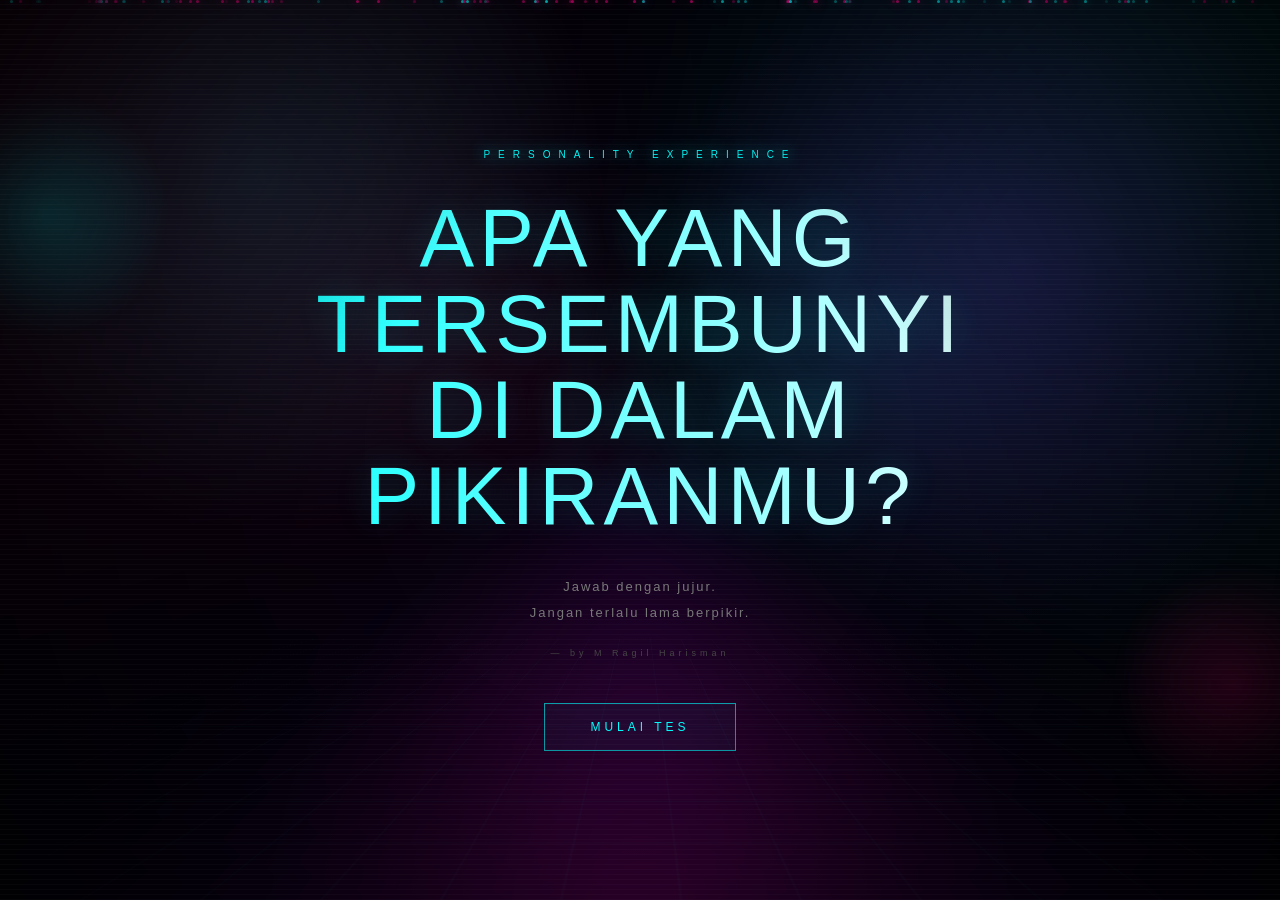
==== index.html @ b19543f4 "Rename tes.html to index.html" ====
<!DOCTYPE html>
<html lang="id">
<head>
<meta charset="UTF-8">
<meta name="viewport" content="width=device-width,initial-scale=1.0">

<title>Neon Personality Experience</title>

<style>

/* =====================================================
   RESET
===================================================== */

*{
    margin:0;
    padding:0;
    box-sizing:border-box;
}

html,body{
    width:100%;
    min-height:100%;
}

body{
    overflow-x:hidden;
    background:#03020a;
    color:#fff;
    font-family:"Segoe UI",Arial,sans-serif;
}


/* =====================================================
   BACKGROUND NEON
===================================================== */

body{
    background:
        radial-gradient(
            circle at 20% 20%,
            rgba(0,255,255,.13),
            transparent 28%
        ),
        radial-gradient(
            circle at 80% 30%,
            rgba(170,0,255,.16),
            transparent 30%
        ),
        radial-gradient(
            circle at 50% 100%,
            rgba(255,0,80,.12),
            transparent 35%
        ),
        #03020a;
}


/* =====================================================
   AURORA
===================================================== */

.aurora{
    position:fixed;
    inset:-30%;
    z-index:-10;

    background:
        conic-gradient(
            from 0deg,
            transparent,
            rgba(0,255,255,.13),
            transparent,
            rgba(170,0,255,.15),
            transparent,
            rgba(255,0,100,.1),
            transparent
        );

    filter:blur(70px);

    animation:
        auroraMove
        18s
        linear
        infinite;
}

@keyframes auroraMove{

    0%{
        transform:rotate(0deg) scale(1);
    }

    50%{
        transform:rotate(180deg) scale(1.15);
    }

    100%{
        transform:rotate(360deg) scale(1);
    }
}


/* =====================================================
   GRID
===================================================== */

.grid{
    position:fixed;
    inset:0;

    z-index:-8;

    opacity:.14;

    background-image:
        linear-gradient(
            rgba(0,255,255,.15) 1px,
            transparent 1px
        ),
        linear-gradient(
            90deg,
            rgba(0,255,255,.15) 1px,
            transparent 1px
        );

    background-size:
        60px 60px;

    transform:
        perspective(500px)
        rotateX(55deg)
        scale(2);

    transform-origin:center bottom;

    animation:
        gridMove
        8s
        linear
        infinite;
}

@keyframes gridMove{

    from{
        background-position:
            0 0,
            0 0;
    }

    to{
        background-position:
            0 60px,
            60px 0;
    }
}


/* =====================================================
   PARTICLES
===================================================== */

#particles{
    position:fixed;
    inset:0;

    pointer-events:none;

    z-index:-5;

    overflow:hidden;
}

.particle{
    position:absolute;

    width:3px;
    height:3px;

    border-radius:50%;

    background:#00ffff;

    box-shadow:
        0 0 8px #00ffff,
        0 0 18px rgba(0,255,255,.7);

    animation:
        floatParticle
        linear
        infinite;
}

@keyframes floatParticle{

    0%{
        transform:
            translateY(110vh)
            translateX(0)
            scale(.3);

        opacity:0;
    }

    15%{
        opacity:1;
    }

    85%{
        opacity:1;
    }

    100%{
        transform:
            translateY(-20vh)
            translateX(100px)
            scale(1.3);

        opacity:0;
    }
}


/* =====================================================
   ORBS
===================================================== */

.orb{
    position:fixed;

    width:250px;
    height:250px;

    border-radius:50%;

    filter:blur(2px);

    pointer-events:none;

    z-index:-7;

    opacity:.25;
}

.orb.one{
    top:10%;
    left:-80px;

    background:
        radial-gradient(
            circle,
            #00ffff,
            transparent 70%
        );

    animation:
        orbOne
        9s
        ease-in-out
        infinite;
}

.orb.two{
    right:-80px;
    bottom:10%;

    background:
        radial-gradient(
            circle,
            #ff0077,
            transparent 70%
        );

    animation:
        orbTwo
        12s
        ease-in-out
        infinite;
}

@keyframes orbOne{

    0%,100%{
        transform:
            translate(0,0)
            scale(1);
    }

    50%{
        transform:
            translate(120px,100px)
            scale(1.5);
    }
}

@keyframes orbTwo{

    0%,100%{
        transform:
            translate(0,0)
            scale(1);
    }

    50%{
        transform:
            translate(-100px,-120px)
            scale(1.4);
    }
}


/* =====================================================
   SCANLINES
===================================================== */

.scanlines{
    position:fixed;
    inset:0;

    pointer-events:none;

    z-index:100;

    background:
        repeating-linear-gradient(
            0deg,
            rgba(255,255,255,.025) 0px,
            rgba(255,255,255,.025) 1px,
            transparent 1px,
            transparent 5px
        );

    mix-blend-mode:screen;
}


/* =====================================================
   VIGNETTE
===================================================== */

.vignette{
    position:fixed;
    inset:0;

    pointer-events:none;

    z-index:90;

    background:
        radial-gradient(
            circle,
            transparent 35%,
            rgba(0,0,0,.4) 75%,
            #000 120%
        );
}


/* =====================================================
   INTRO
===================================================== */

#intro{

    min-height:100vh;

    display:flex;

    align-items:center;
    justify-content:center;

    text-align:center;

    padding:30px;

    position:relative;

    overflow:hidden;
}

.intro-content{

    width:
        min(850px,95%);

    animation:
        breathing
        5s
        ease-in-out
        infinite;
}

.intro-small{

    color:#00ffff;

    font-size:10px;

    letter-spacing:8px;

    margin-bottom:35px;

    text-shadow:
        0 0 15px #00ffff;

    opacity:0;

    animation:
        fadeUp
        1.5s
        .3s
        forwards;
}

.intro-title{

    font-size:
        clamp(
            35px,
            7vw,
            82px
        );

    font-weight:200;

    letter-spacing:5px;

    line-height:1.05;

    background:
        linear-gradient(
            90deg,
            #00ffff,
            #fff,
            #ff00aa
        );

    -webkit-background-clip:text;
    background-clip:text;

    color:transparent;

    background-size:200%;

    animation:
        gradientText
        5s
        linear
        infinite;

    text-shadow:
        0 0 35px
        rgba(0,255,255,.18);

    opacity:0;

    animation-name:
        titleIn,
        gradientText;

    animation-duration:
        1.5s,
        5s;

    animation-delay:
        .7s,
        2.2s;

    animation-fill-mode:
        forwards,
        both;
}

@keyframes gradientText{

    0%{
        background-position:0%;
    }

    100%{
        background-position:200%;
    }
}

.intro-description{

    margin-top:35px;

    color:#777;

    font-size:13px;

    line-height:2;

    letter-spacing:2px;

    opacity:0;

    animation:
        fadeUp
        1.5s
        1.3s
        forwards;
}

.creator{

    margin-top:22px;

    color:#444;

    font-size:9px;

    letter-spacing:4px;

    opacity:0;

    animation:
        fadeUp
        1.5s
        1.6s
        forwards;
}

.start-button{

    margin-top:45px;

    position:relative;

    padding:
        16px 45px;

    background:
        rgba(0,255,255,.03);

    color:#00ffff;

    border:
        1px solid
        rgba(0,255,255,.6);

    font-family:inherit;

    letter-spacing:4px;

    font-size:12px;

    cursor:pointer;

    overflow:hidden;

    transition:.4s;

    opacity:0;

    animation:
        fadeUp
        1.5s
        2s
        forwards;
}

.start-button::before{

    content:"";

    position:absolute;

    top:0;
    left:-100%;

    width:100%;
    height:100%;

    background:
        linear-gradient(
            90deg,
            transparent,
            rgba(0,255,255,.25),
            transparent
        );

    transition:.5s;
}

.start-button:hover::before{
    left:100%;
}

.start-button:hover{

    color:#fff;

    box-shadow:
        0 0 20px rgba(0,255,255,.4),
        inset 0 0 20px rgba(0,255,255,.1);

    transform:
        translateY(-4px)
        scale(1.04);
}


/* =====================================================
   INTRO ANIMATIONS
===================================================== */

@keyframes fadeUp{

    from{
        opacity:0;
        transform:
            translateY(25px);
    }

    to{
        opacity:1;
        transform:
            translateY(0);
    }
}

@keyframes titleIn{

    from{
        opacity:0;
        transform:
            translateY(40px)
            scale(.95);

        filter:blur(12px);
    }

    to{
        opacity:1;
        transform:
            translateY(0)
            scale(1);

        filter:blur(0);
    }
}

@keyframes breathing{

    0%,100%{
        transform:scale(1);
    }

    50%{
        transform:scale(1.015);
    }
}


/* =====================================================
   TEST
===================================================== */

#test{

    display:none;

    min-height:100vh;

    padding:
        80px 0 120px;
}

.container{

    width:
        min(950px,92%);

    margin:auto;
}


/* =====================================================
   PROGRESS
===================================================== */

.progress-top{

    display:flex;

    justify-content:
        space-between;

    color:#555;

    font-size:10px;

    letter-spacing:3px;

    margin-bottom:12px;
}

.progress{

    width:100%;

    height:3px;

    background:#111;

    overflow:hidden;
}

.progress-bar{

    width:0;

    height:100%;

    background:
        linear-gradient(
            90deg,
            #00ffff,
            #aa00ff,
            #ff0088
        );

    box-shadow:
        0 0 15px #00ffff;

    transition:
        width .5s ease;
}


/* =====================================================
   QUESTION
===================================================== */

.question-label{

    color:#00ffff;

    font-size:10px;

    letter-spacing:6px;

    margin-top:60px;

    margin-bottom:20px;

    text-shadow:
        0 0 10px #00ffff;
}

.question{

    font-size:
        clamp(
            25px,
            5vw,
            48px
        );

    font-weight:300;

    line-height:1.4;

    max-width:850px;

    margin-bottom:50px;
}


/* =====================================================
   ANSWERS
===================================================== */

.answers{

    display:grid;

    grid-template-columns:
        repeat(2,1fr);

    gap:18px;
}

.answer{

    min-height:130px;

    padding:28px;

    text-align:left;

    border:
        1px solid
        rgba(0,255,255,.15);

    background:
        linear-gradient(
            135deg,
            rgba(0,255,255,.035),
            rgba(180,0,255,.035)
        );

    color:#999;

    cursor:pointer;

    position:relative;

    overflow:hidden;

    transition:.4s;
}

.answer::after{

    content:"";

    position:absolute;

    width:100px;
    height:100px;

    border-radius:50%;

    right:-50px;
    bottom:-50px;

    background:#00ffff;

    filter:blur(40px);

    opacity:.1;

    transition:.5s;
}

.answer:hover{

    color:#fff;

    border-color:
        rgba(0,255,255,.7);

    transform:
        translateY(-6px);

    box-shadow:
        0 0 30px
        rgba(0,255,255,.1);
}

.answer:hover::after{

    opacity:.4;

    transform:
        scale(2);
}

.answer.selected{

    color:#fff;

    border-color:#00ffff;

    background:
        rgba(0,255,255,.08);

    box-shadow:
        0 0 30px
        rgba(0,255,255,.18);
}

.answer-letter{

    display:block;

    color:#00ffff;

    font-size:10px;

    letter-spacing:4px;

    margin-bottom:14px;
}

.answer-text{

    font-size:14px;

    line-height:1.7;
}


/* =====================================================
   ANALYSIS
===================================================== */

#analysis{

    display:none;

    min-height:100vh;

    align-items:center;

    justify-content:center;

    text-align:center;
}

.analysis-box{

    width:
        min(700px,90%);
}

.analysis-title{

    font-size:
        clamp(
            30px,
            6vw,
            60px
        );

    font-weight:200;

    letter-spacing:5px;

    background:
        linear-gradient(
            90deg,
            #00ffff,
            #fff,
            #ff00aa
        );

    -webkit-background-clip:text;

    color:transparent;

    margin-bottom:50px;
}

.analysis-status{

    color:#00ffff;

    font-size:10px;

    letter-spacing:5px;

    margin-bottom:20px;

    animation:
        statusBlink
        1s
        infinite;
}

@keyframes statusBlink{

    50%{
        opacity:.35;
    }
}

.analysis-progress{

    height:4px;

    background:#111;
}

.analysis-bar{

    width:0;

    height:100%;

    background:
        linear-gradient(
            90deg,
            #00ffff,
            #aa00ff,
            #ff0088
        );

    box-shadow:
        0 0 20px #00ffff;

    transition:
        width 4s
        cubic-bezier(
            .2,
            .8,
            .2,
            1
        );
}

.analysis-percent{

    margin-top:15px;

    color:#555;

    font-size:10px;

    letter-spacing:3px;
}


/* =====================================================
   RESULT
===================================================== */

#result{

    display:none;

    padding:
        90px 0 120px;
}

.result-header{

    text-align:center;

    margin-bottom:70px;
}

.result-label{

    color:#00ffff;

    font-size:10px;

    letter-spacing:7px;

    margin-bottom:25px;
}

.result-title{

    font-size:
        clamp(
            45px,
            9vw,
            100px
        );

    font-weight:200;

    letter-spacing:7px;

    background:
        linear-gradient(
            90deg,
            #00ffff,
            #fff,
            #ff00aa
        );

    -webkit-background-clip:text;

    color:transparent;

    background-size:200%;

    animation:
        gradientText
        4s
        linear
        infinite;
}

.result-description{

    width:
        min(700px,95%);

    margin:
        30px auto 0;

    color:#888;

    font-size:14px;

    line-height:2;
}


/* =====================================================
   STATS
===================================================== */

.stats{

    display:grid;

    grid-template-columns:
        repeat(4,1fr);

    gap:15px;

    margin-bottom:80px;
}

.stat{

    padding:30px 15px;

    text-align:center;

    border:
        1px solid
        rgba(0,255,255,.15);

    background:
        rgba(0,255,255,.025);

    transition:.4s;
}

.stat:hover{

    border-color:#00ffff;

    transform:
        translateY(-5px);

    box-shadow:
        0 0 25px
        rgba(0,255,255,.12);
}

.stat-name{

    color:#666;

    font-size:9px;

    letter-spacing:3px;

    margin-bottom:15px;
}

.stat-number{

    font-size:30px;

    color:#00ffff;

    text-shadow:
        0 0 15px
        rgba(0,255,255,.6);
}


/* =====================================================
   SECTION TITLE
===================================================== */

.section-title{

    text-align:center;

    color:#666;

    font-size:10px;

    letter-spacing:6px;

    margin-bottom:25px;
}


/* =====================================================
   JOBS
===================================================== */

.jobs{

    display:grid;

    grid-template-columns:
        repeat(2,1fr);

    gap:18px;

    margin-bottom:80px;
}

.job{

    padding:30px;

    border:
        1px solid
        rgba(255,0,140,.16);

    background:
        linear-gradient(
            135deg,
            rgba(255,0,100,.035),
            rgba(100,0,255,.035)
        );

    transition:.4s;
}

.job:hover{

    transform:
        translateY(-6px);

    border-color:
        rgba(255,0,140,.7);

    box-shadow:
        0 0 30px
        rgba(255,0,140,.12);
}

.job-rank{

    color:#ff0088;

    font-size:9px;

    letter-spacing:4px;

    margin-bottom:15px;
}

.job-name{

    font-size:23px;

    margin-bottom:20px;
}

.job-bar{

    width:100%;

    height:4px;

    background:#111;

    margin-bottom:10px;
}

.job-fill{

    width:0;

    height:100%;

    background:
        linear-gradient(
            90deg,
            #00ffff,
            #ff0088
        );

    box-shadow:
        0 0 12px #ff0088;

    transition:
        width 1.5s ease;
}

.job-percent{

    color:#00ffff;

    font-size:10px;

    letter-spacing:3px;
}

.job-reason{

    margin-top:20px;

    color:#777;

    font-size:13px;

    line-height:1.8;
}


/* =====================================================
   STRENGTH
===================================================== */

.strength{

    width:
        min(750px,100%);

    margin:auto;

    padding:40px;

    text-align:center;

    border:
        1px solid
        rgba(170,0,255,.3);

    background:
        rgba(120,0,255,.04);

    box-shadow:
        inset 0 0 40px
        rgba(120,0,255,.03);
}

.strength h3{

    color:#aa00ff;

    font-size:11px;

    letter-spacing:5px;

    margin-bottom:20px;

    text-shadow:
        0 0 12px
        rgba(170,0,255,.7);
}

.strength p{

    color:#888;

    font-size:14px;

    line-height:2;
}


/* =====================================================
   RESTART
===================================================== */

.restart{

    display:block;

    margin:
        55px auto 0;

    padding:
        14px 35px;

    background:transparent;

    color:#777;

    border:
        1px solid #333;

    font-family:inherit;

    letter-spacing:4px;

    cursor:pointer;

    transition:.4s;
}

.restart:hover{

    color:#fff;

    border-color:#00ffff;

    box-shadow:
        0 0 20px
        rgba(0,255,255,.2);
}


/* =====================================================
   JUMPSCARE
===================================================== */

#jumpscare{

    position:fixed;

    inset:0;

    z-index:9999;

    display:none;

    align-items:center;

    justify-content:center;

    background:#000;

    overflow:hidden;
}

#jumpscare.active{

    display:flex;

    animation:
        flashScreen
        .15s
        infinite;
}

.scare-face{

    width:
        min(380px,80vw);

    height:
        min(480px,80vh);

    position:relative;

    border-radius:
        50%
        50%
        45%
        45%;

    background:
        radial-gradient(
            ellipse at 50% 45%,
            #292929,
            #050505 65%
        );

    box-shadow:
        0 0 60px #000,
        0 0 120px rgba(255,0,0,.3);

    animation:
        scareZoom
        .18s
        forwards;
}

.scare-eye{

    position:absolute;

    width:75px;
    height:105px;

    top:120px;

    background:#fff;

    border-radius:50%;

    box-shadow:
        0 0 35px #fff,
        0 0 70px rgba(255,0,0,.7);

    overflow:hidden;
}

.scare-eye::after{

    content:"";

    position:absolute;

    width:20px;
    height:75px;

    background:#000;

    border-radius:50%;

    left:50%;
    top:50%;

    transform:
        translate(-50%,-50%);
}

.scare-eye.left{
    left:70px;
}

.scare-eye.right{
    right:70px;
}

.scare-mouth{

    position:absolute;

    width:170px;
    height:70px;

    left:50%;
    bottom:100px;

    transform:
        translateX(-50%);

    border-bottom:
        12px solid #fff;

    border-radius:50%;

    filter:
        drop-shadow(
            0 0 15px #ff0000
        );
}

.scare-text{

    position:absolute;

    bottom:7%;

    left:0;
    right:0;

    text-align:center;

    color:#ff003c;

    font-size:
        clamp(
            20px,
            5vw,
            50px
        );

    letter-spacing:8px;

    font-weight:bold;

    text-shadow:
        0 0 10px red,
        0 0 30px red;

    animation:
        textGlitch
        .08s
        infinite;
}

@keyframes scareZoom{

    from{
        transform:
            scale(.1)
            rotate(-5deg);
    }

    to{
        transform:
            scale(1.4)
            rotate(0);
    }
}

@keyframes flashScreen{

    0%{
        background:#000;
    }

    30%{
        background:#120006;
    }

    60%{
        background:#000;
    }

    100%{
        background:#080000;
    }
}

@keyframes textGlitch{

    0%{
        transform:
            translateX(0);
    }

    50%{
        transform:
            translateX(-5px);
    }

    100%{
        transform:
            translateX(5px);
    }
}


/* =====================================================
   GLITCH
===================================================== */

.glitch{

    animation:
        pageGlitch
        .1s
        infinite;
}

@keyframes pageGlitch{

    0%{
        transform:
            translate(0);
    }

    25%{
        transform:
            translate(-5px,2px);
    }

    50%{
        transform:
            translate(4px,-3px);
    }

    75%{
        transform:
            translate(-2px,3px);
    }

    100%{
        transform:
            translate(0);
    }
}


/* =====================================================
   MOBILE
===================================================== */

@media(max-width:700px){

    .answers{
        grid-template-columns:1fr;
    }

    .stats{
        grid-template-columns:
            repeat(2,1fr);
    }

    .jobs{
        grid-template-columns:1fr;
    }

    .intro-title{
        font-size:34px;
        letter-spacing:2px;
    }

    .intro-small{
        letter-spacing:4px;
    }

    .creator{
        font-size:8px;
    }

    .question{
        font-size:25px;
    }

    .strength{
        padding:28px 20px;
    }

    .scare-eye{
        width:55px;
        height:80px;

        top:110px;
    }

    .scare-eye.left{
        left:45px;
    }

    .scare-eye.right{
        right:45px;
    }

}

</style>
</head>


<body>


<!-- =====================================================
     BACKGROUND
===================================================== -->

<div class="aurora"></div>

<div class="grid"></div>

<div class="orb one"></div>
<div class="orb two"></div>

<div id="particles"></div>

<div class="scanlines"></div>

<div class="vignette"></div>


<!-- =====================================================
     OPENING
===================================================== -->

<section id="intro">

    <div class="intro-content">

        <div class="intro-small">

            PERSONALITY EXPERIENCE

        </div>


        <h1 class="intro-title">

            APA YANG<br>
            TERSEMBUNYI<br>
            DI DALAM PIKIRANMU?

        </h1>


        <p class="intro-description">

            Jawab dengan jujur.<br>
            Jangan terlalu lama berpikir.

        </p>


        <div class="creator">

            — by M Ragil Harisman

        </div>


        <button
            class="start-button"
            onclick="startTest()"
        >

            MULAI TES

        </button>

    </div>

</section>


<!-- =====================================================
     TEST
===================================================== -->

<section id="test">

    <div class="container">


        <div class="progress-top">

            <span id="progressText">
                PERTANYAAN 01 / 10
            </span>

            <span id="progressPercent">
                0%
            </span>

        </div>


        <div class="progress">

            <div
                class="progress-bar"
                id="progressBar"
            ></div>

        </div>


        <div class="question-label">

            QUESTION

        </div>


        <h2
            class="question"
            id="question"
        ></h2>


        <div
            class="answers"
            id="answers"
        ></div>


    </div>

</section>


<!-- =====================================================
     ANALYSIS
===================================================== -->

<section id="analysis">

    <div class="analysis-box">


        <h2 class="analysis-title">

            MENGANALISIS DIRIMU...

        </h2>


        <div
            class="analysis-status"
            id="analysisStatus"
        >

            MEMBACA POLA JAWABAN

        </div>


        <div class="analysis-progress">

            <div
                class="analysis-bar"
                id="analysisBar"
            ></div>

        </div>


        <div
            class="analysis-percent"
            id="analysisPercent"
        >

            0%

        </div>

    </div>

</section>


<!-- =====================================================
     RESULT
===================================================== -->

<section id="result">

    <div class="container">


        <div class="result-header">


            <div class="result-label">

                HASIL ANALISIS

            </div>


            <h1
                class="result-title"
                id="resultTitle"
            ></h1>


            <p
                class="result-description"
                id="resultDescription"
            ></p>

        </div>


        <div
            class="stats"
            id="stats"
        ></div>


        <div class="section-title">

            PEKERJAAN YANG COCOK UNTUKMU

        </div>


        <div
            class="jobs"
            id="jobs"
        ></div>


        <div class="section-title">

            KEKUATAN UTAMAMU

        </div>


        <div class="strength">

            <h3
                id="strengthTitle"
            ></h3>


            <p
                id="strengthText"
            ></p>

        </div>


        <button
            class="restart"
            onclick="restartTest()"
        >

            ULANGI TES

        </button>


    </div>

</section>


<!-- =====================================================
     JUMPSCARE
===================================================== -->

<div
    id="jumpscare"
>

    <div class="scare-face">

        <div class="scare-eye left"></div>

        <div class="scare-eye right"></div>

        <div class="scare-mouth"></div>

    </div>


    <div class="scare-text">

        KAMU TIDAK SENDIRIAN

    </div>

</div>


<script>

/* =====================================================
   PERSONALITY
===================================================== */

const personalities={

    observer:{

        name:"SANG PENGAMAT",

        description:
        "Kamu memiliki kecenderungan memperhatikan detail sebelum mengambil keputusan. Kamu tidak mudah percaya begitu saja dan lebih suka memahami keadaan terlebih dahulu.",

        strength:"KETELITIAN & OBSERVASI",

        strengthText:
        "Kamu mampu melihat detail yang sering dilewatkan orang lain. Kemampuan ini sangat berguna dalam pekerjaan yang membutuhkan ketelitian dan analisis.",

        jobs:[

            {
                name:"Data Analyst",
                score:96,
                reason:"Kemampuan membaca pola dan memperhatikan detail sangat berguna dalam menganalisis data."
            },

            {
                name:"Auditor",
                score:92,
                reason:"Kamu cocok memeriksa informasi dengan teliti sebelum mengambil kesimpulan."
            },

            {
                name:"Programmer",
                score:88,
                reason:"Kemampuan berpikir sistematis membantu dalam memecahkan masalah."
            },

            {
                name:"Peneliti",
                score:84,
                reason:"Ketelitian dan rasa ingin tahu mendukung proses penelitian."
            }

        ]

    },


    explorer:{

        name:"SANG PENJELAJAH",

        description:
        "Kamu memiliki rasa ingin tahu yang tinggi dan mudah tertarik pada sesuatu yang baru. Rutinitas yang terlalu monoton bukan lingkungan terbaik untukmu.",

        strength:"RASA INGIN TAHU",

        strengthText:
        "Kamu berkembang ketika memiliki kesempatan untuk mengeksplorasi sesuatu yang baru. Tantangan justru membuatmu semakin bersemangat.",

        jobs:[

            {
                name:"Content Creator",
                score:96,
                reason:"Kamu mudah menemukan ide baru dan senang mencoba berbagai pendekatan."
            },

            {
                name:"Jurnalis",
                score:93,
                reason:"Rasa ingin tahu membuatmu tertarik mencari informasi dan menemukan cerita."
            },

            {
                name:"Entrepreneur",
                score:90,
                reason:"Kamu cukup nyaman mencoba sesuatu yang belum pernah dilakukan."
            },

            {
                name:"Travel Planner",
                score:84,
                reason:"Eksplorasi dan pengalaman baru cocok dengan karakteristikmu."
            }

        ]

    },


    protector:{

        name:"SANG PELINDUNG",

        description:
        "Kamu mempertimbangkan dampak keputusan terhadap orang lain. Kepercayaan, tanggung jawab, dan rasa aman cukup penting bagimu.",

        strength:"TANGGUNG JAWAB",

        strengthText:
        "Orang lain dapat mengandalkanmu ketika membutuhkan seseorang yang konsisten dan bertanggung jawab.",

        jobs:[

            {
                name:"HR Specialist",
                score:95,
                reason:"Kepedulian terhadap orang lain menjadi salah satu kekuatan utamamu."
            },

            {
                name:"Manajer",
                score:92,
                reason:"Kamu mampu mempertimbangkan kepentingan anggota tim."
            },

            {
                name:"Guru",
                score:88,
                reason:"Kesabaran dan tanggung jawab cocok untuk membantu perkembangan orang lain."
            },

            {
                name:"Konselor",
                score:84,
                reason:"Kamu cenderung mendengarkan dan memahami sudut pandang orang lain."
            }

        ]

    },


    thinker:{

        name:"SANG PEMIKIR",

        description:
        "Kamu lebih nyaman memahami sesuatu secara logis. Sebelum bertindak, kamu cenderung mempertimbangkan berbagai kemungkinan.",

        strength:"LOGIKA & PEMECAHAN MASALAH",

        strengthText:
        "Masalah rumit justru bisa membuatmu tertarik. Kamu menikmati proses menemukan solusi melalui analisis dan logika.",

        jobs:[

            {
                name:"Programmer",
                score:97,
                reason:"Logika dan pemecahan masalah merupakan bagian penting dari pekerjaan ini."
            },

            {
                name:"Business Analyst",
                score:94,
                reason:"Kamu mampu melihat masalah dari berbagai sisi sebelum mengambil keputusan."
            },

            {
                name:"Akuntan",
                score:91,
                reason:"Ketelitian dan kemampuan berpikir sistematis sangat dibutuhkan."
            },

            {
                name:"Konsultan",
                score:87,
                reason:"Kemampuan menganalisis masalah membantu menemukan solusi."
            }

        ]

    },


    creator:{

        name:"SANG KREATOR",

        description:
        "Pikiranmu cenderung penuh dengan ide. Kamu tidak selalu mengikuti cara yang sudah ada dan sering menemukan pendekatan yang berbeda.",

        strength:"KREATIVITAS",

        strengthText:
        "Kamu berkembang ketika diberikan kebebasan untuk menciptakan sesuatu. Ide dan imajinasi merupakan kekuatan besar dalam dirimu.",

        jobs:[

            {
                name:"UI/UX Designer",
                score:97,
                reason:"Kreativitas dan kemampuan melihat pengalaman pengguna menjadi kombinasi yang kuat."
            },

            {
                name:"Graphic Designer",
                score:95,
                reason:"Kamu cocok mengubah ide menjadi sesuatu yang dapat dilihat dan digunakan."
            },

            {
                name:"Content Creator",
                score:91,
                reason:"Ide yang banyak dapat dituangkan ke berbagai jenis konten."
            },

            {
                name:"Creative Director",
                score:86,
                reason:"Kamu dapat mengembangkan konsep dan mengarahkan ide kreatif."
            }

        ]

    },


    leader:{

        name:"SANG PEMIMPIN",

        description:
        "Kamu cukup nyaman ketika harus mengambil keputusan. Kamu memiliki dorongan untuk mengarahkan keadaan daripada hanya mengikutinya.",

        strength:"KEPEMIMPINAN",

        strengthText:
        "Kamu berani mengambil tanggung jawab dan menentukan arah ketika keadaan membutuhkan seseorang untuk memimpin.",

        jobs:[

            {
                name:"Entrepreneur",
                score:97,
                reason:"Keberanian mengambil keputusan menjadi salah satu kekuatan penting."
            },

            {
                name:"Project Manager",
                score:95,
                reason:"Kamu cocok mengatur orang, waktu, dan tujuan sebuah proyek."
            },

            {
                name:"Manajer",
                score:92,
                reason:"Kemampuan mengambil keputusan membantu mengarahkan sebuah tim."
            },

            {
                name:"Business Development",
                score:89,
                reason:"Kamu memiliki kecenderungan melihat peluang dan berani mengambil tindakan."
            }

        ]

    }

};


/* =====================================================
   QUESTIONS
===================================================== */

const questions=[

    {
        text:
        "Kamu sedang berjalan sendirian di tempat yang sepi. Tiba-tiba terdengar suara dari belakang. Apa yang kamu lakukan?",

        answers:[

            ["A","Berhenti dan melihat sumber suara","observer"],

            ["B","Tetap berjalan sambil menganalisis situasi","thinker"],

            ["C","Segera mencari tempat yang aman","protector"],

            ["D","Berbalik dan menghadapi situasi","leader"]

        ]
    },


    {
        text:
        "Kamu menemukan sebuah pintu misterius yang belum pernah kamu lihat sebelumnya.",

        answers:[

            ["A","Mencari tahu apa yang ada di baliknya","explorer"],

            ["B","Memeriksa pintu terlebih dahulu","observer"],

            ["C","Membuka tanpa terlalu banyak berpikir","leader"],

            ["D","Membuat cara sendiri untuk membukanya","creator"]

        ]
    },


    {
        text:
        "Ketika mendapat masalah yang rumit, apa yang paling mungkin kamu lakukan?",

        answers:[

            ["A","Menganalisis masalahnya","thinker"],

            ["B","Mencari pendekatan baru","creator"],

            ["C","Mencari pengalaman orang lain","explorer"],

            ["D","Mengambil keputusan dan menyelesaikannya","leader"]

        ]
    },


    {
        text:
        "Dalam kelompok, semua orang mulai kebingungan. Kamu biasanya...", 

        answers:[

            ["A","Mengambil alih dan menentukan arah","leader"],

            ["B","Mengamati masalah terlebih dahulu","observer"],

            ["C","Mencari solusi kreatif","creator"],

            ["D","Membantu menenangkan anggota kelompok","protector"]

        ]
    },


    {
        text:
        "Kamu diberi tugas dengan instruksi yang sangat sedikit.",

        answers:[

            ["A","Mencari informasi sebanyak mungkin","observer"],

            ["B","Langsung bereksperimen","explorer"],

            ["C","Membuat sistem sendiri","creator"],

            ["D","Menganalisis langkah paling efektif","thinker"]

        ]
    },


    {
        text:
        "Kamu memiliki satu hari kosong tanpa kewajiban. Apa yang paling menarik bagimu?",

        answers:[

            ["A","Mencoba pengalaman baru","explorer"],

            ["B","Membuat sesuatu","creator"],

            ["C","Mempelajari sesuatu","thinker"],

            ["D","Menghabiskan waktu dengan orang terdekat","protector"]

        ]
    },


    {
        text:
        "Seseorang meminta bantuanmu ketika sedang mengalami masalah.",

        answers:[

            ["A","Mendengarkan terlebih dahulu","protector"],

            ["B","Menganalisis masalahnya","thinker"],

            ["C","Memberikan solusi yang berbeda","creator"],

            ["D","Langsung membantu mengatasi masalah","leader"]

        ]
    },


    {
        text:
        "Kamu mendapatkan dua pilihan pekerjaan: stabil atau penuh tantangan.",

        answers:[

            ["A","Yang stabil","protector"],

            ["B","Yang penuh tantangan","explorer"],

            ["C","Yang memberiku kebebasan berkreasi","creator"],

            ["D","Yang memberiku kesempatan memimpin","leader"]

        ]
    },


    {
        text:
        "Ketika seseorang tidak setuju dengan pendapatmu, kamu biasanya...", 

        answers:[

            ["A","Mencari alasan di balik pendapatnya","thinker"],

            ["B","Mendengarkan dan mengamati","observer"],

            ["C","Melihat dari perspektif lain","creator"],

            ["D","Mempertahankan keputusan jika yakin","leader"]

        ]
    },


    {
        text:
        "Jika kamu bisa mengetahui satu hal tentang masa depan, apa yang ingin kamu ketahui?",

        answers:[

            ["A","Karierku nanti","thinker"],

            ["B","Tempat yang akan aku kunjungi","explorer"],

            ["C","Orang-orang yang akan bersamaku","protector"],

            ["D","Seberapa jauh aku akan mencapai tujuan","leader"]

        ]
    }

];


/* =====================================================
   VARIABLES
===================================================== */

let current=0;

let scores={

    observer:0,
    explorer:0,
    protector:0,
    thinker:0,
    creator:0,
    leader:0

};


/* =====================================================
   START
===================================================== */

function startTest(){

    document.getElementById(
        "intro"
    ).style.display="none";


    document.getElementById(
        "test"
    ).style.display="block";


    current=0;


    showQuestion();

}


/* =====================================================
   SHOW QUESTION
===================================================== */

function showQuestion(){

    const q=
        questions[current];


    const number=
        current+1;


    const percent=
        Math.round(
            current/
            questions.length*
            100
        );


    document.getElementById(
        "progressText"
    ).textContent=
        `PERTANYAAN ${String(number).padStart(2,"0")} / 10`;


    document.getElementById(
        "progressPercent"
    ).textContent=
        percent+"%";


    document.getElementById(
        "progressBar"
    ).style.width=
        percent+"%";


    document.getElementById(
        "question"
    ).textContent=
        q.text;


    const answers=
        document.getElementById(
            "answers"
        );


    answers.innerHTML="";


    q.answers.forEach(
        answer=>{

            const button=
                document.createElement(
                    "button"
                );


            button.className=
                "answer";


            button.innerHTML=`

                <span class="answer-letter">

                    ${answer[0]}

                </span>

                <span class="answer-text">

                    ${answer[1]}

                </span>

            `;


            button.onclick=()=>{

                selectAnswer(
                    answer[2],
                    button
                );

            };


            answers.appendChild(
                button
            );

        }
    );

}


/* =====================================================
   SELECT
===================================================== */

function selectAnswer(
    type,
    button
){

    scores[type]++;


    button.classList.add(
        "selected"
    );


    document
        .querySelectorAll(
            ".answer"
        )
        .forEach(
            el=>{
                el.style.pointerEvents=
                    "none";
            }
        );


    current++;


    setTimeout(()=>{

        if(
            current>=questions.length
        ){

            finishTest();

        }else{

            showQuestion();

        }

    },450);

}


/* =====================================================
   FINISH
===================================================== */

function finishTest(){

    document.getElementById(
        "test"
    ).style.display="none";


    document.getElementById(
        "analysis"
    ).style.display="flex";


    setTimeout(()=>{

        document.getElementById(
            "analysisBar"
        ).style.width="100%";

    },100);


    let percent=0;


    const interval=
        setInterval(()=>{

            percent+=2;


            if(percent>=100){

                percent=100;

                clearInterval(
                    interval
                );

            }


            document.getElementById(
                "analysisPercent"
            ).textContent=
                percent+"%";

        },75);


    const statusMessages=[

        "MEMBACA POLA JAWABAN",

        "MENGANALISIS KEPRIBADIAN",

        "MENGUKUR KARAKTER",

        "MENCARI PEKERJAAN YANG COCOK",

        "MENYELESAIKAN ANALISIS"

    ];


    let index=0;


    const statusInterval=
        setInterval(()=>{

            index++;


            if(
                index<
                statusMessages.length
            ){

                document.getElementById(
                    "analysisStatus"
                ).textContent=
                    statusMessages[index];

            }else{

                clearInterval(
                    statusInterval
                );

            }

        },750);


    setTimeout(
        showResult,
        4300
    );

}


/* =====================================================
   RESULT
===================================================== */

function showResult(){

    let highest=
        "observer";

    let highestScore=-1;


    for(
        const type in scores
    ){

        if(
            scores[type]>
            highestScore
        ){

            highestScore=
                scores[type];

            highest=
                type;

        }

    }


    const result=
        personalities[highest];


    document.getElementById(
        "analysis"
    ).style.display="none";


    document.getElementById(
        "result"
    ).style.display="block";


    document.getElementById(
        "resultTitle"
    ).textContent=
        result.name;


    document.getElementById(
        "resultDescription"
    ).textContent=
        result.description;


    document.getElementById(
        "strengthTitle"
    ).textContent=
        result.strength;


    document.getElementById(
        "strengthText"
    ).textContent=
        result.strengthText;


    createStats();


    createJobs(
        result.jobs
    );


    window.scrollTo({
        top:0,
        behavior:"smooth"
    });

}


/* =====================================================
   STATS
===================================================== */

function createStats(){

    const stats=
        document.getElementById(
            "stats"
        );


    stats.innerHTML="";


    const values=[

        [
            "KETELITIAN",
            Math.min(
                98,
                55+
                scores.observer*10
            )
        ],

        [
            "RASA INGIN TAHU",
            Math.min(
                98,
                55+
                scores.explorer*10
            )
        ],

        [
            "LOGIKA",
            Math.min(
                98,
                55+
                scores.thinker*10
            )
        ],

        [
            "KEPEMIMPINAN",
            Math.min(
                98,
                55+
                scores.leader*10
            )
        ]

    ];


    values.forEach(
        item=>{

            const div=
                document.createElement(
                    "div"
                );


            div.className="stat";


            div.innerHTML=`

                <div class="stat-name">

                    ${item[0]}

                </div>

                <div class="stat-number">

                    ${item[1]}%

                </div>

            `;


            stats.appendChild(
                div
            );

        }
    );

}


/* =====================================================
   JOBS
===================================================== */

function createJobs(jobs){

    const container=
        document.getElementById(
            "jobs"
        );


    container.innerHTML="";


    jobs.forEach(
        (job,index)=>{

            const div=
                document.createElement(
                    "div"
                );


            div.className="job";


            div.innerHTML=`

                <div class="job-rank">

                    0${index+1}
                    / REKOMENDASI

                </div>


                <div class="job-name">

                    ${job.name}

                </div>


                <div class="job-bar">

                    <div
                        class="job-fill"
                        data-score="${job.score}"
                    ></div>

                </div>


                <div class="job-percent">

                    ${job.score}%
                    COCOK

                </div>


                <div class="job-reason">

                    ${job.reason}

                </div>

            `;


            container.appendChild(
                div
            );

        }
    );


    setTimeout(()=>{

        document
            .querySelectorAll(
                ".job-fill"
            )
            .forEach(
                fill=>{

                    fill.style.width=
                        fill.dataset.score+
                        "%";

                }
            );

    },300);

}


/* =====================================================
   RESTART
===================================================== */

function restartTest(){

    current=0;


    scores={

        observer:0,
        explorer:0,
        protector:0,
        thinker:0,
        creator:0,
        leader:0

    };


    document.getElementById(
        "result"
    ).style.display="none";


    document.getElementById(
        "intro"
    ).style.display="flex";


    window.scrollTo({
        top:0,
        behavior:"smooth"
    });

}


/* =====================================================
   PARTICLES
===================================================== */

const particleContainer=
    document.getElementById(
        "particles"
    );


for(
    let i=0;
    i<110;
    i++
){

    const p=
        document.createElement(
            "div"
        );


    p.className="particle";


    p.style.left=
        Math.random()*100+
        "%";


    p.style.animationDuration=
        (
            5+
            Math.random()*14
        )+
        "s";


    p.style.animationDelay=
        (
            -Math.random()*15
        )+
        "s";


    p.style.opacity=
        .15+
        Math.random()*.7;


    if(
        Math.random()>.5
    ){

        p.style.background=
            "#ff0088";

        p.style.boxShadow=
            "0 0 8px #ff0088,0 0 18px rgba(255,0,136,.7)";

    }


    particleContainer.appendChild(
        p
    );

}


/* =====================================================
   RANDOM GLITCH
===================================================== */

setInterval(()=>{

    if(
        Math.random()>.55
    ){

        document.body.classList.add(
            "glitch"
        );


        setTimeout(()=>{

            document.body.classList.remove(
                "glitch"
            );

        },120);

    }

},4000);


/* =====================================================
   JUMPSCARE DEMO
   Aktifkan otomatis sesaat setelah hasil
===================================================== */

let scareShown=false;


/* =====================================================
   EXTRA SCARY EVENT
===================================================== */

document.addEventListener(
    "keydown",
    event=>{

        if(
            event.key.toLowerCase()==="x"
        ){

            triggerJumpscare();

        }

    }
);


/* =====================================================
   JUMPSCARE
===================================================== */

function triggerJumpscare(){

    const scare=
        document.getElementById(
            "jumpscare"
        );


    scare.classList.add(
        "active"
    );


    document.body.classList.add(
        "glitch"
    );


    setTimeout(()=>{

        document.body.classList.remove(
            "glitch"
        );

    },900);


    setTimeout(()=>{

        scare.classList.remove(
            "active"
        );

    },1800);

}

</script>

</body>
</html>
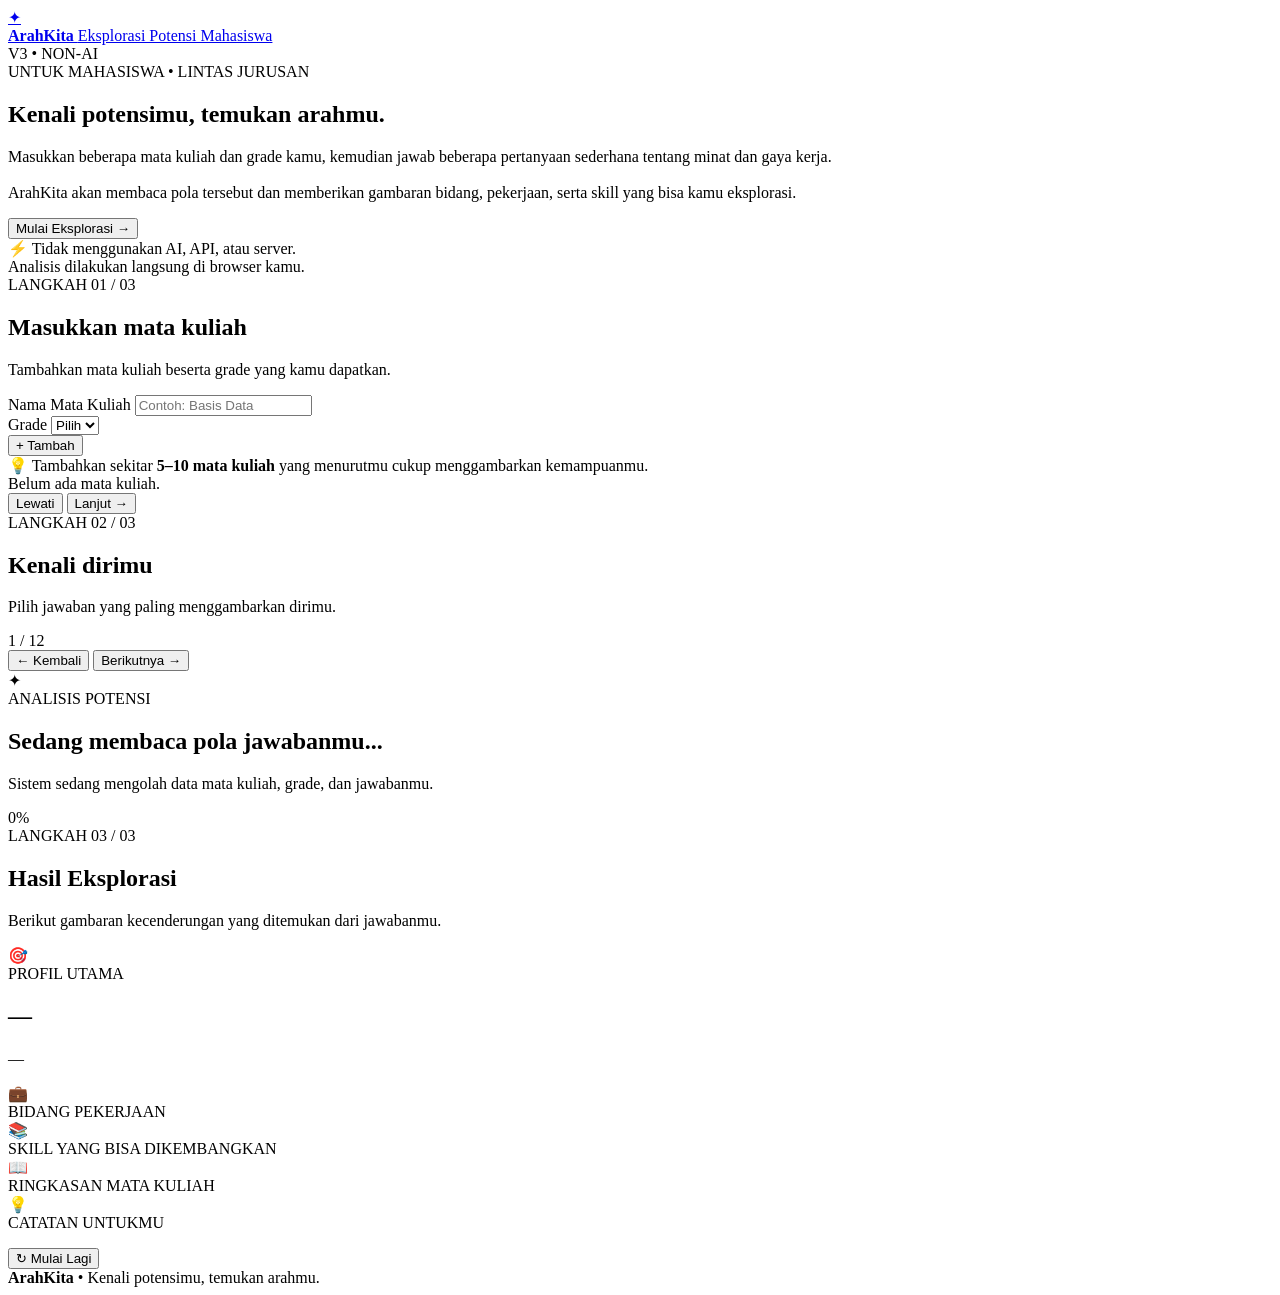
==== commit 5e28678a: "Create index.html" ====
--- a/index.html
+++ b/index.html
@@ -1,3268 +1,740 @@
-<!DOCTYPE html>
-<html lang="id">
-<head>
-<meta charset="UTF-8">
-<meta name="viewport" content="width=device-width,initial-scale=1.0">
-
-<title>Neon Personality Experience</title>
-
-<style>
-
-/* =====================================================
-   RESET
-===================================================== */
-
-*{
-    margin:0;
-    padding:0;
-    box-sizing:border-box;
-}
-
-html,body{
-    width:100%;
-    min-height:100%;
-}
-
-body{
-    overflow-x:hidden;
-    background:#03020a;
-    color:#fff;
-    font-family:"Segoe UI",Arial,sans-serif;
-}
-
-
-/* =====================================================
-   BACKGROUND NEON
-===================================================== */
-
-body{
-    background:
-        radial-gradient(
-            circle at 20% 20%,
-            rgba(0,255,255,.13),
-            transparent 28%
-        ),
-        radial-gradient(
-            circle at 80% 30%,
-            rgba(170,0,255,.16),
-            transparent 30%
-        ),
-        radial-gradient(
-            circle at 50% 100%,
-            rgba(255,0,80,.12),
-            transparent 35%
-        ),
-        #03020a;
-}
-
-
-/* =====================================================
-   AURORA
-===================================================== */
-
-.aurora{
-    position:fixed;
-    inset:-30%;
-    z-index:-10;
-
-    background:
-        conic-gradient(
-            from 0deg,
-            transparent,
-            rgba(0,255,255,.13),
-            transparent,
-            rgba(170,0,255,.15),
-            transparent,
-            rgba(255,0,100,.1),
-            transparent
-        );
-
-    filter:blur(70px);
-
-    animation:
-        auroraMove
-        18s
-        linear
-        infinite;
-}
-
-@keyframes auroraMove{
-
-    0%{
-        transform:rotate(0deg) scale(1);
-    }
-
-    50%{
-        transform:rotate(180deg) scale(1.15);
-    }
-
-    100%{
-        transform:rotate(360deg) scale(1);
-    }
-}
-
-
-/* =====================================================
-   GRID
-===================================================== */
-
-.grid{
-    position:fixed;
-    inset:0;
-
-    z-index:-8;
-
-    opacity:.14;
-
-    background-image:
-        linear-gradient(
-            rgba(0,255,255,.15) 1px,
-            transparent 1px
-        ),
-        linear-gradient(
-            90deg,
-            rgba(0,255,255,.15) 1px,
-            transparent 1px
-        );
-
-    background-size:
-        60px 60px;
-
-    transform:
-        perspective(500px)
-        rotateX(55deg)
-        scale(2);
-
-    transform-origin:center bottom;
-
-    animation:
-        gridMove
-        8s
-        linear
-        infinite;
-}
-
-@keyframes gridMove{
-
-    from{
-        background-position:
-            0 0,
-            0 0;
-    }
-
-    to{
-        background-position:
-            0 60px,
-            60px 0;
-    }
-}
-
-
-/* =====================================================
-   PARTICLES
-===================================================== */
-
-#particles{
-    position:fixed;
-    inset:0;
-
-    pointer-events:none;
-
-    z-index:-5;
-
-    overflow:hidden;
-}
-
-.particle{
-    position:absolute;
-
-    width:3px;
-    height:3px;
-
-    border-radius:50%;
-
-    background:#00ffff;
-
-    box-shadow:
-        0 0 8px #00ffff,
-        0 0 18px rgba(0,255,255,.7);
-
-    animation:
-        floatParticle
-        linear
-        infinite;
-}
-
-@keyframes floatParticle{
-
-    0%{
-        transform:
-            translateY(110vh)
-            translateX(0)
-            scale(.3);
-
-        opacity:0;
-    }
-
-    15%{
-        opacity:1;
-    }
-
-    85%{
-        opacity:1;
-    }
-
-    100%{
-        transform:
-            translateY(-20vh)
-            translateX(100px)
-            scale(1.3);
-
-        opacity:0;
-    }
-}
-
-
-/* =====================================================
-   ORBS
-===================================================== */
-
-.orb{
-    position:fixed;
-
-    width:250px;
-    height:250px;
-
-    border-radius:50%;
-
-    filter:blur(2px);
-
-    pointer-events:none;
-
-    z-index:-7;
-
-    opacity:.25;
-}
-
-.orb.one{
-    top:10%;
-    left:-80px;
-
-    background:
-        radial-gradient(
-            circle,
-            #00ffff,
-            transparent 70%
-        );
-
-    animation:
-        orbOne
-        9s
-        ease-in-out
-        infinite;
-}
-
-.orb.two{
-    right:-80px;
-    bottom:10%;
-
-    background:
-        radial-gradient(
-            circle,
-            #ff0077,
-            transparent 70%
-        );
-
-    animation:
-        orbTwo
-        12s
-        ease-in-out
-        infinite;
-}
-
-@keyframes orbOne{
-
-    0%,100%{
-        transform:
-            translate(0,0)
-            scale(1);
-    }
-
-    50%{
-        transform:
-            translate(120px,100px)
-            scale(1.5);
-    }
-}
-
-@keyframes orbTwo{
-
-    0%,100%{
-        transform:
-            translate(0,0)
-            scale(1);
-    }
-
-    50%{
-        transform:
-            translate(-100px,-120px)
-            scale(1.4);
-    }
-}
-
-
-/* =====================================================
-   SCANLINES
-===================================================== */
-
-.scanlines{
-    position:fixed;
-    inset:0;
-
-    pointer-events:none;
-
-    z-index:100;
-
-    background:
-        repeating-linear-gradient(
-            0deg,
-            rgba(255,255,255,.025) 0px,
-            rgba(255,255,255,.025) 1px,
-            transparent 1px,
-            transparent 5px
-        );
-
-    mix-blend-mode:screen;
-}
-
-
-/* =====================================================
-   VIGNETTE
-===================================================== */
-
-.vignette{
-    position:fixed;
-    inset:0;
-
-    pointer-events:none;
-
-    z-index:90;
-
-    background:
-        radial-gradient(
-            circle,
-            transparent 35%,
-            rgba(0,0,0,.4) 75%,
-            #000 120%
-        );
-}
-
-
-/* =====================================================
-   INTRO
-===================================================== */
-
-#intro{
-
-    min-height:100vh;
-
-    display:flex;
-
-    align-items:center;
-    justify-content:center;
-
-    text-align:center;
-
-    padding:30px;
-
-    position:relative;
-
-    overflow:hidden;
-}
-
-.intro-content{
-
-    width:
-        min(850px,95%);
-
-    animation:
-        breathing
-        5s
-        ease-in-out
-        infinite;
-}
-
-.intro-small{
-
-    color:#00ffff;
-
-    font-size:10px;
-
-    letter-spacing:8px;
-
-    margin-bottom:35px;
-
-    text-shadow:
-        0 0 15px #00ffff;
-
-    opacity:0;
-
-    animation:
-        fadeUp
-        1.5s
-        .3s
-        forwards;
-}
-
-.intro-title{
-
-    font-size:
-        clamp(
-            35px,
-            7vw,
-            82px
-        );
-
-    font-weight:200;
-
-    letter-spacing:5px;
-
-    line-height:1.05;
-
-    background:
-        linear-gradient(
-            90deg,
-            #00ffff,
-            #fff,
-            #ff00aa
-        );
-
-    -webkit-background-clip:text;
-    background-clip:text;
-
-    color:transparent;
-
-    background-size:200%;
-
-    animation:
-        gradientText
-        5s
-        linear
-        infinite;
-
-    text-shadow:
-        0 0 35px
-        rgba(0,255,255,.18);
-
-    opacity:0;
-
-    animation-name:
-        titleIn,
-        gradientText;
-
-    animation-duration:
-        1.5s,
-        5s;
-
-    animation-delay:
-        .7s,
-        2.2s;
-
-    animation-fill-mode:
-        forwards,
-        both;
-}
-
-@keyframes gradientText{
-
-    0%{
-        background-position:0%;
-    }
-
-    100%{
-        background-position:200%;
-    }
-}
-
-.intro-description{
-
-    margin-top:35px;
-
-    color:#777;
-
-    font-size:13px;
-
-    line-height:2;
-
-    letter-spacing:2px;
-
-    opacity:0;
-
-    animation:
-        fadeUp
-        1.5s
-        1.3s
-        forwards;
-}
-
-.creator{
-
-    margin-top:22px;
-
-    color:#444;
-
-    font-size:9px;
-
-    letter-spacing:4px;
-
-    opacity:0;
-
-    animation:
-        fadeUp
-        1.5s
-        1.6s
-        forwards;
-}
-
-.start-button{
-
-    margin-top:45px;
-
-    position:relative;
-
-    padding:
-        16px 45px;
-
-    background:
-        rgba(0,255,255,.03);
-
-    color:#00ffff;
-
-    border:
-        1px solid
-        rgba(0,255,255,.6);
-
-    font-family:inherit;
-
-    letter-spacing:4px;
-
-    font-size:12px;
-
-    cursor:pointer;
-
-    overflow:hidden;
-
-    transition:.4s;
-
-    opacity:0;
-
-    animation:
-        fadeUp
-        1.5s
-        2s
-        forwards;
-}
-
-.start-button::before{
-
-    content:"";
-
-    position:absolute;
-
-    top:0;
-    left:-100%;
-
-    width:100%;
-    height:100%;
-
-    background:
-        linear-gradient(
-            90deg,
-            transparent,
-            rgba(0,255,255,.25),
-            transparent
-        );
-
-    transition:.5s;
-}
-
-.start-button:hover::before{
-    left:100%;
-}
-
-.start-button:hover{
-
-    color:#fff;
-
-    box-shadow:
-        0 0 20px rgba(0,255,255,.4),
-        inset 0 0 20px rgba(0,255,255,.1);
-
-    transform:
-        translateY(-4px)
-        scale(1.04);
-}
-
-
-/* =====================================================
-   INTRO ANIMATIONS
-===================================================== */
-
-@keyframes fadeUp{
-
-    from{
-        opacity:0;
-        transform:
-            translateY(25px);
-    }
-
-    to{
-        opacity:1;
-        transform:
-            translateY(0);
-    }
-}
-
-@keyframes titleIn{
-
-    from{
-        opacity:0;
-        transform:
-            translateY(40px)
-            scale(.95);
-
-        filter:blur(12px);
-    }
-
-    to{
-        opacity:1;
-        transform:
-            translateY(0)
-            scale(1);
-
-        filter:blur(0);
-    }
-}
-
-@keyframes breathing{
-
-    0%,100%{
-        transform:scale(1);
-    }
-
-    50%{
-        transform:scale(1.015);
-    }
-}
-
-
-/* =====================================================
-   TEST
-===================================================== */
-
-#test{
-
-    display:none;
-
-    min-height:100vh;
-
-    padding:
-        80px 0 120px;
-}
-
-.container{
-
-    width:
-        min(950px,92%);
-
-    margin:auto;
-}
-
-
-/* =====================================================
-   PROGRESS
-===================================================== */
-
-.progress-top{
-
-    display:flex;
-
-    justify-content:
-        space-between;
-
-    color:#555;
-
-    font-size:10px;
-
-    letter-spacing:3px;
-
-    margin-bottom:12px;
-}
-
-.progress{
-
-    width:100%;
-
-    height:3px;
-
-    background:#111;
-
-    overflow:hidden;
-}
-
-.progress-bar{
-
-    width:0;
-
-    height:100%;
-
-    background:
-        linear-gradient(
-            90deg,
-            #00ffff,
-            #aa00ff,
-            #ff0088
-        );
-
-    box-shadow:
-        0 0 15px #00ffff;
-
-    transition:
-        width .5s ease;
-}
-
-
-/* =====================================================
-   QUESTION
-===================================================== */
-
-.question-label{
-
-    color:#00ffff;
-
-    font-size:10px;
-
-    letter-spacing:6px;
-
-    margin-top:60px;
-
-    margin-bottom:20px;
-
-    text-shadow:
-        0 0 10px #00ffff;
-}
-
-.question{
-
-    font-size:
-        clamp(
-            25px,
-            5vw,
-            48px
-        );
-
-    font-weight:300;
-
-    line-height:1.4;
-
-    max-width:850px;
-
-    margin-bottom:50px;
-}
-
-
-/* =====================================================
-   ANSWERS
-===================================================== */
-
-.answers{
-
-    display:grid;
-
-    grid-template-columns:
-        repeat(2,1fr);
-
-    gap:18px;
-}
-
-.answer{
-
-    min-height:130px;
-
-    padding:28px;
-
-    text-align:left;
-
-    border:
-        1px solid
-        rgba(0,255,255,.15);
-
-    background:
-        linear-gradient(
-            135deg,
-            rgba(0,255,255,.035),
-            rgba(180,0,255,.035)
-        );
-
-    color:#999;
-
-    cursor:pointer;
-
-    position:relative;
-
-    overflow:hidden;
-
-    transition:.4s;
-}
-
-.answer::after{
-
-    content:"";
-
-    position:absolute;
-
-    width:100px;
-    height:100px;
-
-    border-radius:50%;
-
-    right:-50px;
-    bottom:-50px;
-
-    background:#00ffff;
-
-    filter:blur(40px);
-
-    opacity:.1;
-
-    transition:.5s;
-}
-
-.answer:hover{
-
-    color:#fff;
-
-    border-color:
-        rgba(0,255,255,.7);
-
-    transform:
-        translateY(-6px);
-
-    box-shadow:
-        0 0 30px
-        rgba(0,255,255,.1);
-}
-
-.answer:hover::after{
-
-    opacity:.4;
-
-    transform:
-        scale(2);
-}
-
-.answer.selected{
-
-    color:#fff;
-
-    border-color:#00ffff;
-
-    background:
-        rgba(0,255,255,.08);
-
-    box-shadow:
-        0 0 30px
-        rgba(0,255,255,.18);
-}
-
-.answer-letter{
-
-    display:block;
-
-    color:#00ffff;
-
-    font-size:10px;
-
-    letter-spacing:4px;
-
-    margin-bottom:14px;
-}
-
-.answer-text{
-
-    font-size:14px;
-
-    line-height:1.7;
-}
-
-
-/* =====================================================
-   ANALYSIS
-===================================================== */
-
-#analysis{
-
-    display:none;
-
-    min-height:100vh;
-
-    align-items:center;
-
-    justify-content:center;
-
-    text-align:center;
-}
-
-.analysis-box{
-
-    width:
-        min(700px,90%);
-}
-
-.analysis-title{
-
-    font-size:
-        clamp(
-            30px,
-            6vw,
-            60px
-        );
-
-    font-weight:200;
-
-    letter-spacing:5px;
-
-    background:
-        linear-gradient(
-            90deg,
-            #00ffff,
-            #fff,
-            #ff00aa
-        );
-
-    -webkit-background-clip:text;
-
-    color:transparent;
-
-    margin-bottom:50px;
-}
-
-.analysis-status{
-
-    color:#00ffff;
-
-    font-size:10px;
-
-    letter-spacing:5px;
-
-    margin-bottom:20px;
-
-    animation:
-        statusBlink
-        1s
-        infinite;
-}
-
-@keyframes statusBlink{
-
-    50%{
-        opacity:.35;
-    }
-}
-
-.analysis-progress{
-
-    height:4px;
-
-    background:#111;
-}
-
-.analysis-bar{
-
-    width:0;
-
-    height:100%;
-
-    background:
-        linear-gradient(
-            90deg,
-            #00ffff,
-            #aa00ff,
-            #ff0088
-        );
-
-    box-shadow:
-        0 0 20px #00ffff;
-
-    transition:
-        width 4s
-        cubic-bezier(
-            .2,
-            .8,
-            .2,
-            1
-        );
-}
-
-.analysis-percent{
-
-    margin-top:15px;
-
-    color:#555;
-
-    font-size:10px;
-
-    letter-spacing:3px;
-}
-
-
-/* =====================================================
-   RESULT
-===================================================== */
-
-#result{
-
-    display:none;
-
-    padding:
-        90px 0 120px;
-}
-
-.result-header{
-
-    text-align:center;
-
-    margin-bottom:70px;
-}
-
-.result-label{
-
-    color:#00ffff;
-
-    font-size:10px;
-
-    letter-spacing:7px;
-
-    margin-bottom:25px;
-}
-
-.result-title{
-
-    font-size:
-        clamp(
-            45px,
-            9vw,
-            100px
-        );
-
-    font-weight:200;
-
-    letter-spacing:7px;
-
-    background:
-        linear-gradient(
-            90deg,
-            #00ffff,
-            #fff,
-            #ff00aa
-        );
-
-    -webkit-background-clip:text;
-
-    color:transparent;
-
-    background-size:200%;
-
-    animation:
-        gradientText
-        4s
-        linear
-        infinite;
-}
-
-.result-description{
-
-    width:
-        min(700px,95%);
-
-    margin:
-        30px auto 0;
-
-    color:#888;
-
-    font-size:14px;
-
-    line-height:2;
-}
-
-
-/* =====================================================
-   STATS
-===================================================== */
-
-.stats{
-
-    display:grid;
-
-    grid-template-columns:
-        repeat(4,1fr);
-
-    gap:15px;
-
-    margin-bottom:80px;
-}
-
-.stat{
-
-    padding:30px 15px;
-
-    text-align:center;
-
-    border:
-        1px solid
-        rgba(0,255,255,.15);
-
-    background:
-        rgba(0,255,255,.025);
-
-    transition:.4s;
-}
-
-.stat:hover{
-
-    border-color:#00ffff;
-
-    transform:
-        translateY(-5px);
-
-    box-shadow:
-        0 0 25px
-        rgba(0,255,255,.12);
-}
-
-.stat-name{
-
-    color:#666;
-
-    font-size:9px;
-
-    letter-spacing:3px;
-
-    margin-bottom:15px;
-}
-
-.stat-number{
-
-    font-size:30px;
-
-    color:#00ffff;
-
-    text-shadow:
-        0 0 15px
-        rgba(0,255,255,.6);
-}
-
-
-/* =====================================================
-   SECTION TITLE
-===================================================== */
-
-.section-title{
-
-    text-align:center;
-
-    color:#666;
-
-    font-size:10px;
-
-    letter-spacing:6px;
-
-    margin-bottom:25px;
-}
-
-
-/* =====================================================
-   JOBS
-===================================================== */
-
-.jobs{
-
-    display:grid;
-
-    grid-template-columns:
-        repeat(2,1fr);
-
-    gap:18px;
-
-    margin-bottom:80px;
-}
-
-.job{
-
-    padding:30px;
-
-    border:
-        1px solid
-        rgba(255,0,140,.16);
-
-    background:
-        linear-gradient(
-            135deg,
-            rgba(255,0,100,.035),
-            rgba(100,0,255,.035)
-        );
-
-    transition:.4s;
-}
-
-.job:hover{
-
-    transform:
-        translateY(-6px);
-
-    border-color:
-        rgba(255,0,140,.7);
-
-    box-shadow:
-        0 0 30px
-        rgba(255,0,140,.12);
-}
-
-.job-rank{
-
-    color:#ff0088;
-
-    font-size:9px;
-
-    letter-spacing:4px;
-
-    margin-bottom:15px;
-}
-
-.job-name{
-
-    font-size:23px;
-
-    margin-bottom:20px;
-}
-
-.job-bar{
-
-    width:100%;
-
-    height:4px;
-
-    background:#111;
-
-    margin-bottom:10px;
-}
-
-.job-fill{
-
-    width:0;
-
-    height:100%;
-
-    background:
-        linear-gradient(
-            90deg,
-            #00ffff,
-            #ff0088
-        );
-
-    box-shadow:
-        0 0 12px #ff0088;
-
-    transition:
-        width 1.5s ease;
-}
-
-.job-percent{
-
-    color:#00ffff;
-
-    font-size:10px;
-
-    letter-spacing:3px;
-}
-
-.job-reason{
-
-    margin-top:20px;
-
-    color:#777;
-
-    font-size:13px;
-
-    line-height:1.8;
-}
-
-
-/* =====================================================
-   STRENGTH
-===================================================== */
-
-.strength{
-
-    width:
-        min(750px,100%);
-
-    margin:auto;
-
-    padding:40px;
-
-    text-align:center;
-
-    border:
-        1px solid
-        rgba(170,0,255,.3);
-
-    background:
-        rgba(120,0,255,.04);
-
-    box-shadow:
-        inset 0 0 40px
-        rgba(120,0,255,.03);
-}
-
-.strength h3{
-
-    color:#aa00ff;
-
-    font-size:11px;
-
-    letter-spacing:5px;
-
-    margin-bottom:20px;
-
-    text-shadow:
-        0 0 12px
-        rgba(170,0,255,.7);
-}
-
-.strength p{
-
-    color:#888;
-
-    font-size:14px;
-
-    line-height:2;
-}
-
-
-/* =====================================================
-   RESTART
-===================================================== */
-
-.restart{
-
-    display:block;
-
-    margin:
-        55px auto 0;
-
-    padding:
-        14px 35px;
-
-    background:transparent;
-
-    color:#777;
-
-    border:
-        1px solid #333;
-
-    font-family:inherit;
-
-    letter-spacing:4px;
-
-    cursor:pointer;
-
-    transition:.4s;
-}
-
-.restart:hover{
-
-    color:#fff;
-
-    border-color:#00ffff;
-
-    box-shadow:
-        0 0 20px
-        rgba(0,255,255,.2);
-}
-
-
-/* =====================================================
-   JUMPSCARE
-===================================================== */
-
-#jumpscare{
-
-    position:fixed;
-
-    inset:0;
-
-    z-index:9999;
-
-    display:none;
-
-    align-items:center;
-
-    justify-content:center;
-
-    background:#000;
-
-    overflow:hidden;
-}
-
-#jumpscare.active{
-
-    display:flex;
-
-    animation:
-        flashScreen
-        .15s
-        infinite;
-}
-
-.scare-face{
-
-    width:
-        min(380px,80vw);
-
-    height:
-        min(480px,80vh);
-
-    position:relative;
-
-    border-radius:
-        50%
-        50%
-        45%
-        45%;
-
-    background:
-        radial-gradient(
-            ellipse at 50% 45%,
-            #292929,
-            #050505 65%
-        );
-
-    box-shadow:
-        0 0 60px #000,
-        0 0 120px rgba(255,0,0,.3);
-
-    animation:
-        scareZoom
-        .18s
-        forwards;
-}
-
-.scare-eye{
-
-    position:absolute;
-
-    width:75px;
-    height:105px;
-
-    top:120px;
-
-    background:#fff;
-
-    border-radius:50%;
-
-    box-shadow:
-        0 0 35px #fff,
-        0 0 70px rgba(255,0,0,.7);
-
-    overflow:hidden;
-}
-
-.scare-eye::after{
-
-    content:"";
-
-    position:absolute;
-
-    width:20px;
-    height:75px;
-
-    background:#000;
-
-    border-radius:50%;
-
-    left:50%;
-    top:50%;
-
-    transform:
-        translate(-50%,-50%);
-}
-
-.scare-eye.left{
-    left:70px;
-}
-
-.scare-eye.right{
-    right:70px;
-}
-
-.scare-mouth{
-
-    position:absolute;
-
-    width:170px;
-    height:70px;
-
-    left:50%;
-    bottom:100px;
-
-    transform:
-        translateX(-50%);
-
-    border-bottom:
-        12px solid #fff;
-
-    border-radius:50%;
-
-    filter:
-        drop-shadow(
-            0 0 15px #ff0000
-        );
-}
-
-.scare-text{
-
-    position:absolute;
-
-    bottom:7%;
-
-    left:0;
-    right:0;
-
-    text-align:center;
-
-    color:#ff003c;
-
-    font-size:
-        clamp(
-            20px,
-            5vw,
-            50px
-        );
-
-    letter-spacing:8px;
-
-    font-weight:bold;
-
-    text-shadow:
-        0 0 10px red,
-        0 0 30px red;
-
-    animation:
-        textGlitch
-        .08s
-        infinite;
-}
-
-@keyframes scareZoom{
-
-    from{
-        transform:
-            scale(.1)
-            rotate(-5deg);
-    }
-
-    to{
-        transform:
-            scale(1.4)
-            rotate(0);
-    }
-}
-
-@keyframes flashScreen{
-
-    0%{
-        background:#000;
-    }
-
-    30%{
-        background:#120006;
-    }
-
-    60%{
-        background:#000;
-    }
-
-    100%{
-        background:#080000;
-    }
-}
-
-@keyframes textGlitch{
-
-    0%{
-        transform:
-            translateX(0);
-    }
-
-    50%{
-        transform:
-            translateX(-5px);
-    }
-
-    100%{
-        transform:
-            translateX(5px);
-    }
-}
-
-
-/* =====================================================
-   GLITCH
-===================================================== */
-
-.glitch{
-
-    animation:
-        pageGlitch
-        .1s
-        infinite;
-}
-
-@keyframes pageGlitch{
-
-    0%{
-        transform:
-            translate(0);
-    }
-
-    25%{
-        transform:
-            translate(-5px,2px);
-    }
-
-    50%{
-        transform:
-            translate(4px,-3px);
-    }
-
-    75%{
-        transform:
-            translate(-2px,3px);
-    }
-
-    100%{
-        transform:
-            translate(0);
-    }
-}
-
-
-/* =====================================================
-   MOBILE
-===================================================== */
-
-@media(max-width:700px){
-
-    .answers{
-        grid-template-columns:1fr;
-    }
-
-    .stats{
-        grid-template-columns:
-            repeat(2,1fr);
-    }
-
-    .jobs{
-        grid-template-columns:1fr;
-    }
-
-    .intro-title{
-        font-size:34px;
-        letter-spacing:2px;
-    }
-
-    .intro-small{
-        letter-spacing:4px;
-    }
-
-    .creator{
-        font-size:8px;
-    }
-
-    .question{
-        font-size:25px;
-    }
-
-    .strength{
-        padding:28px 20px;
-    }
-
-    .scare-eye{
-        width:55px;
-        height:80px;
-
-        top:110px;
-    }
-
-    .scare-eye.left{
-        left:45px;
-    }
-
-    .scare-eye.right{
-        right:45px;
-    }
-
-}
-
-</style>
-</head>
-
-
-<body>
-
-
-<!-- =====================================================
-     BACKGROUND
-===================================================== -->
-
-<div class="aurora"></div>
-
-<div class="grid"></div>
-
-<div class="orb one"></div>
-<div class="orb two"></div>
-
-<div id="particles"></div>
-
-<div class="scanlines"></div>
-
-<div class="vignette"></div>
-
-
-<!-- =====================================================
-     OPENING
-===================================================== -->
-
-<section id="intro">
-
-    <div class="intro-content">
-
-        <div class="intro-small">
-
-            PERSONALITY EXPERIENCE
-
-        </div>
-
-
-        <h1 class="intro-title">
-
-            APA YANG<br>
-            TERSEMBUNYI<br>
-            DI DALAM PIKIRANMU?
-
-        </h1>
-
-
-        <p class="intro-description">
-
-            Jawab dengan jujur.<br>
-            Jangan terlalu lama berpikir.
-
-        </p>
-
-
-        <div class="creator">
-
-            — by M Ragil Harisman
-
-        </div>
-
-
-        <button
-            class="start-button"
-            onclick="startTest()"
-        >
-
-            MULAI TES
-
-        </button>
-
-    </div>
-
-</section>
-
-
-<!-- =====================================================
-     TEST
-===================================================== -->
-
-<section id="test">
-
-    <div class="container">
-
-
-        <div class="progress-top">
-
-            <span id="progressText">
-                PERTANYAAN 01 / 10
-            </span>
-
-            <span id="progressPercent">
-                0%
-            </span>
-
-        </div>
-
-
-        <div class="progress">
-
-            <div
-                class="progress-bar"
-                id="progressBar"
-            ></div>
-
-        </div>
-
-
-        <div class="question-label">
-
-            QUESTION
-
-        </div>
-
-
-        <h2
-            class="question"
-            id="question"
-        ></h2>
-
-
-        <div
-            class="answers"
-            id="answers"
-        ></div>
-
-
-    </div>
-
-</section>
-
-
-<!-- =====================================================
-     ANALYSIS
-===================================================== -->
-
-<section id="analysis">
-
-    <div class="analysis-box">
-
-
-        <h2 class="analysis-title">
-
-            MENGANALISIS DIRIMU...
-
-        </h2>
-
-
-        <div
-            class="analysis-status"
-            id="analysisStatus"
-        >
-
-            MEMBACA POLA JAWABAN
-
-        </div>
-
-
-        <div class="analysis-progress">
-
-            <div
-                class="analysis-bar"
-                id="analysisBar"
-            ></div>
-
-        </div>
-
-
-        <div
-            class="analysis-percent"
-            id="analysisPercent"
-        >
-
-            0%
-
-        </div>
-
-    </div>
-
-</section>
-
-
-<!-- =====================================================
-     RESULT
-===================================================== -->
-
-<section id="result">
-
-    <div class="container">
-
-
-        <div class="result-header">
-
-
-            <div class="result-label">
-
-                HASIL ANALISIS
-
-            </div>
-
-
-            <h1
-                class="result-title"
-                id="resultTitle"
-            ></h1>
-
-
-            <p
-                class="result-description"
-                id="resultDescription"
-            ></p>
-
-        </div>
-
-
-        <div
-            class="stats"
-            id="stats"
-        ></div>
-
-
-        <div class="section-title">
-
-            PEKERJAAN YANG COCOK UNTUKMU
-
-        </div>
-
-
-        <div
-            class="jobs"
-            id="jobs"
-        ></div>
-
-
-        <div class="section-title">
-
-            KEKUATAN UTAMAMU
-
-        </div>
-
-
-        <div class="strength">
-
-            <h3
-                id="strengthTitle"
-            ></h3>
-
-
-            <p
-                id="strengthText"
-            ></p>
-
-        </div>
-
-
-        <button
-            class="restart"
-            onclick="restartTest()"
-        >
-
-            ULANGI TES
-
-        </button>
-
-
-    </div>
-
-</section>
-
-
-<!-- =====================================================
-     JUMPSCARE
-===================================================== -->
-
-<div
-    id="jumpscare"
->
-
-    <div class="scare-face">
-
-        <div class="scare-eye left"></div>
-
-        <div class="scare-eye right"></div>
-
-        <div class="scare-mouth"></div>
-
-    </div>
-
-
-    <div class="scare-text">
-
-        KAMU TIDAK SENDIRIAN
-
-    </div>
-
-</div>
-
-
-<script>
-
-/* =====================================================
-   PERSONALITY
-===================================================== */
-
-const personalities={
-
-    observer:{
-
-        name:"SANG PENGAMAT",
-
-        description:
-        "Kamu memiliki kecenderungan memperhatikan detail sebelum mengambil keputusan. Kamu tidak mudah percaya begitu saja dan lebih suka memahami keadaan terlebih dahulu.",
-
-        strength:"KETELITIAN & OBSERVASI",
-
-        strengthText:
-        "Kamu mampu melihat detail yang sering dilewatkan orang lain. Kemampuan ini sangat berguna dalam pekerjaan yang membutuhkan ketelitian dan analisis.",
-
-        jobs:[
-
-            {
-                name:"Data Analyst",
-                score:96,
-                reason:"Kemampuan membaca pola dan memperhatikan detail sangat berguna dalam menganalisis data."
-            },
-
-            {
-                name:"Auditor",
-                score:92,
-                reason:"Kamu cocok memeriksa informasi dengan teliti sebelum mengambil kesimpulan."
-            },
-
-            {
-                name:"Programmer",
-                score:88,
-                reason:"Kemampuan berpikir sistematis membantu dalam memecahkan masalah."
-            },
-
-            {
-                name:"Peneliti",
-                score:84,
-                reason:"Ketelitian dan rasa ingin tahu mendukung proses penelitian."
-            }
-
-        ]
-
-    },
-
-
-    explorer:{
-
-        name:"SANG PENJELAJAH",
-
-        description:
-        "Kamu memiliki rasa ingin tahu yang tinggi dan mudah tertarik pada sesuatu yang baru. Rutinitas yang terlalu monoton bukan lingkungan terbaik untukmu.",
-
-        strength:"RASA INGIN TAHU",
-
-        strengthText:
-        "Kamu berkembang ketika memiliki kesempatan untuk mengeksplorasi sesuatu yang baru. Tantangan justru membuatmu semakin bersemangat.",
-
-        jobs:[
-
-            {
-                name:"Content Creator",
-                score:96,
-                reason:"Kamu mudah menemukan ide baru dan senang mencoba berbagai pendekatan."
-            },
-
-            {
-                name:"Jurnalis",
-                score:93,
-                reason:"Rasa ingin tahu membuatmu tertarik mencari informasi dan menemukan cerita."
-            },
-
-            {
-                name:"Entrepreneur",
-                score:90,
-                reason:"Kamu cukup nyaman mencoba sesuatu yang belum pernah dilakukan."
-            },
-
-            {
-                name:"Travel Planner",
-                score:84,
-                reason:"Eksplorasi dan pengalaman baru cocok dengan karakteristikmu."
-            }
-
-        ]
-
-    },
-
-
-    protector:{
-
-        name:"SANG PELINDUNG",
-
-        description:
-        "Kamu mempertimbangkan dampak keputusan terhadap orang lain. Kepercayaan, tanggung jawab, dan rasa aman cukup penting bagimu.",
-
-        strength:"TANGGUNG JAWAB",
-
-        strengthText:
-        "Orang lain dapat mengandalkanmu ketika membutuhkan seseorang yang konsisten dan bertanggung jawab.",
-
-        jobs:[
-
-            {
-                name:"HR Specialist",
-                score:95,
-                reason:"Kepedulian terhadap orang lain menjadi salah satu kekuatan utamamu."
-            },
-
-            {
-                name:"Manajer",
-                score:92,
-                reason:"Kamu mampu mempertimbangkan kepentingan anggota tim."
-            },
-
-            {
-                name:"Guru",
-                score:88,
-                reason:"Kesabaran dan tanggung jawab cocok untuk membantu perkembangan orang lain."
-            },
-
-            {
-                name:"Konselor",
-                score:84,
-                reason:"Kamu cenderung mendengarkan dan memahami sudut pandang orang lain."
-            }
-
-        ]
-
-    },
-
-
-    thinker:{
-
-        name:"SANG PEMIKIR",
-
-        description:
-        "Kamu lebih nyaman memahami sesuatu secara logis. Sebelum bertindak, kamu cenderung mempertimbangkan berbagai kemungkinan.",
-
-        strength:"LOGIKA & PEMECAHAN MASALAH",
-
-        strengthText:
-        "Masalah rumit justru bisa membuatmu tertarik. Kamu menikmati proses menemukan solusi melalui analisis dan logika.",
-
-        jobs:[
-
-            {
-                name:"Programmer",
-                score:97,
-                reason:"Logika dan pemecahan masalah merupakan bagian penting dari pekerjaan ini."
-            },
-
-            {
-                name:"Business Analyst",
-                score:94,
-                reason:"Kamu mampu melihat masalah dari berbagai sisi sebelum mengambil keputusan."
-            },
-
-            {
-                name:"Akuntan",
-                score:91,
-                reason:"Ketelitian dan kemampuan berpikir sistematis sangat dibutuhkan."
-            },
-
-            {
-                name:"Konsultan",
-                score:87,
-                reason:"Kemampuan menganalisis masalah membantu menemukan solusi."
-            }
-
-        ]
-
-    },
-
-
-    creator:{
-
-        name:"SANG KREATOR",
-
-        description:
-        "Pikiranmu cenderung penuh dengan ide. Kamu tidak selalu mengikuti cara yang sudah ada dan sering menemukan pendekatan yang berbeda.",
-
-        strength:"KREATIVITAS",
-
-        strengthText:
-        "Kamu berkembang ketika diberikan kebebasan untuk menciptakan sesuatu. Ide dan imajinasi merupakan kekuatan besar dalam dirimu.",
-
-        jobs:[
-
-            {
-                name:"UI/UX Designer",
-                score:97,
-                reason:"Kreativitas dan kemampuan melihat pengalaman pengguna menjadi kombinasi yang kuat."
-            },
-
-            {
-                name:"Graphic Designer",
-                score:95,
-                reason:"Kamu cocok mengubah ide menjadi sesuatu yang dapat dilihat dan digunakan."
-            },
-
-            {
-                name:"Content Creator",
-                score:91,
-                reason:"Ide yang banyak dapat dituangkan ke berbagai jenis konten."
-            },
-
-            {
-                name:"Creative Director",
-                score:86,
-                reason:"Kamu dapat mengembangkan konsep dan mengarahkan ide kreatif."
-            }
-
-        ]
-
-    },
-
-
-    leader:{
-
-        name:"SANG PEMIMPIN",
-
-        description:
-        "Kamu cukup nyaman ketika harus mengambil keputusan. Kamu memiliki dorongan untuk mengarahkan keadaan daripada hanya mengikutinya.",
-
-        strength:"KEPEMIMPINAN",
-
-        strengthText:
-        "Kamu berani mengambil tanggung jawab dan menentukan arah ketika keadaan membutuhkan seseorang untuk memimpin.",
-
-        jobs:[
-
-            {
-                name:"Entrepreneur",
-                score:97,
-                reason:"Keberanian mengambil keputusan menjadi salah satu kekuatan penting."
-            },
-
-            {
-                name:"Project Manager",
-                score:95,
-                reason:"Kamu cocok mengatur orang, waktu, dan tujuan sebuah proyek."
-            },
-
-            {
-                name:"Manajer",
-                score:92,
-                reason:"Kemampuan mengambil keputusan membantu mengarahkan sebuah tim."
-            },
-
-            {
-                name:"Business Development",
-                score:89,
-                reason:"Kamu memiliki kecenderungan melihat peluang dan berani mengambil tindakan."
-            }
-
-        ]
-
-    }
-
-};
-
-
-/* =====================================================
-   QUESTIONS
-===================================================== */
-
-const questions=[
-
-    {
-        text:
-        "Kamu sedang berjalan sendirian di tempat yang sepi. Tiba-tiba terdengar suara dari belakang. Apa yang kamu lakukan?",
-
-        answers:[
-
-            ["A","Berhenti dan melihat sumber suara","observer"],
-
-            ["B","Tetap berjalan sambil menganalisis situasi","thinker"],
-
-            ["C","Segera mencari tempat yang aman","protector"],
-
-            ["D","Berbalik dan menghadapi situasi","leader"]
-
-        ]
-    },
-
-
-    {
-        text:
-        "Kamu menemukan sebuah pintu misterius yang belum pernah kamu lihat sebelumnya.",
-
-        answers:[
-
-            ["A","Mencari tahu apa yang ada di baliknya","explorer"],
-
-            ["B","Memeriksa pintu terlebih dahulu","observer"],
-
-            ["C","Membuka tanpa terlalu banyak berpikir","leader"],
-
-            ["D","Membuat cara sendiri untuk membukanya","creator"]
-
-        ]
-    },
-
-
-    {
-        text:
-        "Ketika mendapat masalah yang rumit, apa yang paling mungkin kamu lakukan?",
-
-        answers:[
-
-            ["A","Menganalisis masalahnya","thinker"],
-
-            ["B","Mencari pendekatan baru","creator"],
-
-            ["C","Mencari pengalaman orang lain","explorer"],
-
-            ["D","Mengambil keputusan dan menyelesaikannya","leader"]
-
-        ]
-    },
-
-
-    {
-        text:
-        "Dalam kelompok, semua orang mulai kebingungan. Kamu biasanya...", 
-
-        answers:[
-
-            ["A","Mengambil alih dan menentukan arah","leader"],
-
-            ["B","Mengamati masalah terlebih dahulu","observer"],
-
-            ["C","Mencari solusi kreatif","creator"],
-
-            ["D","Membantu menenangkan anggota kelompok","protector"]
-
-        ]
-    },
-
-
-    {
-        text:
-        "Kamu diberi tugas dengan instruksi yang sangat sedikit.",
-
-        answers:[
-
-            ["A","Mencari informasi sebanyak mungkin","observer"],
-
-            ["B","Langsung bereksperimen","explorer"],
-
-            ["C","Membuat sistem sendiri","creator"],
-
-            ["D","Menganalisis langkah paling efektif","thinker"]
-
-        ]
-    },
-
-
-    {
-        text:
-        "Kamu memiliki satu hari kosong tanpa kewajiban. Apa yang paling menarik bagimu?",
-
-        answers:[
-
-            ["A","Mencoba pengalaman baru","explorer"],
-
-            ["B","Membuat sesuatu","creator"],
-
-            ["C","Mempelajari sesuatu","thinker"],
-
-            ["D","Menghabiskan waktu dengan orang terdekat","protector"]
-
-        ]
-    },
-
-
-    {
-        text:
-        "Seseorang meminta bantuanmu ketika sedang mengalami masalah.",
-
-        answers:[
-
-            ["A","Mendengarkan terlebih dahulu","protector"],
-
-            ["B","Menganalisis masalahnya","thinker"],
-
-            ["C","Memberikan solusi yang berbeda","creator"],
-
-            ["D","Langsung membantu mengatasi masalah","leader"]
-
-        ]
-    },
-
-
-    {
-        text:
-        "Kamu mendapatkan dua pilihan pekerjaan: stabil atau penuh tantangan.",
-
-        answers:[
-
-            ["A","Yang stabil","protector"],
-
-            ["B","Yang penuh tantangan","explorer"],
-
-            ["C","Yang memberiku kebebasan berkreasi","creator"],
-
-            ["D","Yang memberiku kesempatan memimpin","leader"]
-
-        ]
-    },
-
-
-    {
-        text:
-        "Ketika seseorang tidak setuju dengan pendapatmu, kamu biasanya...", 
-
-        answers:[
-
-            ["A","Mencari alasan di balik pendapatnya","thinker"],
-
-            ["B","Mendengarkan dan mengamati","observer"],
-
-            ["C","Melihat dari perspektif lain","creator"],
-
-            ["D","Mempertahankan keputusan jika yakin","leader"]
-
-        ]
-    },
-
-
-    {
-        text:
-        "Jika kamu bisa mengetahui satu hal tentang masa depan, apa yang ingin kamu ketahui?",
-
-        answers:[
-
-            ["A","Karierku nanti","thinker"],
-
-            ["B","Tempat yang akan aku kunjungi","explorer"],
-
-            ["C","Orang-orang yang akan bersamaku","protector"],
-
-            ["D","Seberapa jauh aku akan mencapai tujuan","leader"]
-
-        ]
-    }
-
-];
-
-
-/* =====================================================
-   VARIABLES
-===================================================== */
-
-let current=0;
-
-let scores={
-
-    observer:0,
-    explorer:0,
-    protector:0,
-    thinker:0,
-    creator:0,
-    leader:0
-
-};
-
-
-/* =====================================================
-   START
-===================================================== */
-
-function startTest(){
-
-    document.getElementById(
-        "intro"
-    ).style.display="none";
-
-
-    document.getElementById(
-        "test"
-    ).style.display="block";
-
-
-    current=0;
-
-
-    showQuestion();
-
-}
-
-
-/* =====================================================
-   SHOW QUESTION
-===================================================== */
-
-function showQuestion(){
-
-    const q=
-        questions[current];
-
-
-    const number=
-        current+1;
-
-
-    const percent=
-        Math.round(
-            current/
-            questions.length*
-            100
-        );
-
-
-    document.getElementById(
-        "progressText"
-    ).textContent=
-        `PERTANYAAN ${String(number).padStart(2,"0")} / 10`;
-
-
-    document.getElementById(
-        "progressPercent"
-    ).textContent=
-        percent+"%";
-
-
-    document.getElementById(
-        "progressBar"
-    ).style.width=
-        percent+"%";
-
-
-    document.getElementById(
-        "question"
-    ).textContent=
-        q.text;
-
-
-    const answers=
-        document.getElementById(
-            "answers"
-        );
-
-
-    answers.innerHTML="";
-
-
-    q.answers.forEach(
-        answer=>{
-
-            const button=
-                document.createElement(
-                    "button"
-                );
-
-
-            button.className=
-                "answer";
-
-
-            button.innerHTML=`
-
-                <span class="answer-letter">
-
-                    ${answer[0]}
-
-                </span>
-
-                <span class="answer-text">
-
-                    ${answer[1]}
-
-                </span>
-
-            `;
-
-
-            button.onclick=()=>{
-
-                selectAnswer(
-                    answer[2],
-                    button
-                );
-
-            };
-
-
-            answers.appendChild(
-                button
-            );
-
-        }
-    );
-
-}
-
-
-/* =====================================================
-   SELECT
-===================================================== */
-
-function selectAnswer(
-    type,
-    button
-){
-
-    scores[type]++;
-
-
-    button.classList.add(
-        "selected"
-    );
-
-
-    document
-        .querySelectorAll(
-            ".answer"
-        )
-        .forEach(
-            el=>{
-                el.style.pointerEvents=
-                    "none";
-            }
-        );
-
-
-    current++;
-
-
-    setTimeout(()=>{
-
-        if(
-            current>=questions.length
-        ){
-
-            finishTest();
-
-        }else{
-
-            showQuestion();
-
-        }
-
-    },450);
-
-}
-
-
-/* =====================================================
-   FINISH
-===================================================== */
-
-function finishTest(){
-
-    document.getElementById(
-        "test"
-    ).style.display="none";
-
-
-    document.getElementById(
-        "analysis"
-    ).style.display="flex";
-
-
-    setTimeout(()=>{
-
-        document.getElementById(
-            "analysisBar"
-        ).style.width="100%";
-
-    },100);
-
-
-    let percent=0;
-
-
-    const interval=
-        setInterval(()=>{
-
-            percent+=2;
-
-
-            if(percent>=100){
-
-                percent=100;
-
-                clearInterval(
-                    interval
-                );
-
-            }
-
-
-            document.getElementById(
-                "analysisPercent"
-            ).textContent=
-                percent+"%";
-
-        },75);
-
-
-    const statusMessages=[
-
-        "MEMBACA POLA JAWABAN",
-
-        "MENGANALISIS KEPRIBADIAN",
-
-        "MENGUKUR KARAKTER",
-
-        "MENCARI PEKERJAAN YANG COCOK",
-
-        "MENYELESAIKAN ANALISIS"
-
-    ];
-
-
-    let index=0;
-
-
-    const statusInterval=
-        setInterval(()=>{
-
-            index++;
-
-
-            if(
-                index<
-                statusMessages.length
-            ){
-
-                document.getElementById(
-                    "analysisStatus"
-                ).textContent=
-                    statusMessages[index];
-
-            }else{
-
-                clearInterval(
-                    statusInterval
-                );
-
-            }
-
-        },750);
-
-
-    setTimeout(
-        showResult,
-        4300
-    );
-
-}
-
-
-/* =====================================================
-   RESULT
-===================================================== */
-
-function showResult(){
-
-    let highest=
-        "observer";
-
-    let highestScore=-1;
-
-
-    for(
-        const type in scores
-    ){
-
-        if(
-            scores[type]>
-            highestScore
-        ){
-
-            highestScore=
-                scores[type];
-
-            highest=
-                type;
-
-        }
-
-    }
-
-
-    const result=
-        personalities[highest];
-
-
-    document.getElementById(
-        "analysis"
-    ).style.display="none";
-
-
-    document.getElementById(
-        "result"
-    ).style.display="block";
-
-
-    document.getElementById(
-        "resultTitle"
-    ).textContent=
-        result.name;
-
-
-    document.getElementById(
-        "resultDescription"
-    ).textContent=
-        result.description;
-
-
-    document.getElementById(
-        "strengthTitle"
-    ).textContent=
-        result.strength;
-
-
-    document.getElementById(
-        "strengthText"
-    ).textContent=
-        result.strengthText;
-
-
-    createStats();
-
-
-    createJobs(
-        result.jobs
-    );
-
-
-    window.scrollTo({
-        top:0,
-        behavior:"smooth"
-    });
-
-}
-
-
-/* =====================================================
-   STATS
-===================================================== */
-
-function createStats(){
-
-    const stats=
-        document.getElementById(
-            "stats"
-        );
-
-
-    stats.innerHTML="";
-
-
-    const values=[
-
-        [
-            "KETELITIAN",
-            Math.min(
-                98,
-                55+
-                scores.observer*10
-            )
-        ],
-
-        [
-            "RASA INGIN TAHU",
-            Math.min(
-                98,
-                55+
-                scores.explorer*10
-            )
-        ],
-
-        [
-            "LOGIKA",
-            Math.min(
-                98,
-                55+
-                scores.thinker*10
-            )
-        ],
-
-        [
-            "KEPEMIMPINAN",
-            Math.min(
-                98,
-                55+
-                scores.leader*10
-            )
-        ]
-
-    ];
-
-
-    values.forEach(
-        item=>{
-
-            const div=
-                document.createElement(
-                    "div"
-                );
-
-
-            div.className="stat";
-
-
-            div.innerHTML=`
-
-                <div class="stat-name">
-
-                    ${item[0]}
-
-                </div>
-
-                <div class="stat-number">
-
-                    ${item[1]}%
-
-                </div>
-
-            `;
-
-
-            stats.appendChild(
-                div
-            );
-
-        }
-    );
-
-}
-
-
-/* =====================================================
-   JOBS
-===================================================== */
-
-function createJobs(jobs){
-
-    const container=
-        document.getElementById(
-            "jobs"
-        );
-
-
-    container.innerHTML="";
-
-
-    jobs.forEach(
-        (job,index)=>{
-
-            const div=
-                document.createElement(
-                    "div"
-                );
-
-
-            div.className="job";
-
-
-            div.innerHTML=`
-
-                <div class="job-rank">
-
-                    0${index+1}
-                    / REKOMENDASI
-
-                </div>
-
-
-                <div class="job-name">
-
-                    ${job.name}
-
-                </div>
-
-
-                <div class="job-bar">
-
-                    <div
-                        class="job-fill"
-                        data-score="${job.score}"
-                    ></div>
-
-                </div>
-
-
-                <div class="job-percent">
-
-                    ${job.score}%
-                    COCOK
-
-                </div>
-
-
-                <div class="job-reason">
-
-                    ${job.reason}
-
-                </div>
-
-            `;
-
-
-            container.appendChild(
-                div
-            );
-
-        }
-    );
-
-
-    setTimeout(()=>{
-
-        document
-            .querySelectorAll(
-                ".job-fill"
-            )
-            .forEach(
-                fill=>{
-
-                    fill.style.width=
-                        fill.dataset.score+
-                        "%";
-
-                }
-            );
-
-    },300);
-
-}
-
-
-/* =====================================================
-   RESTART
-===================================================== */
-
-function restartTest(){
-
-    current=0;
-
-
-    scores={
-
-        observer:0,
-        explorer:0,
-        protector:0,
-        thinker:0,
-        creator:0,
-        leader:0
-
-    };
-
-
-    document.getElementById(
-        "result"
-    ).style.display="none";
-
-
-    document.getElementById(
-        "intro"
-    ).style.display="flex";
-
-
-    window.scrollTo({
-        top:0,
-        behavior:"smooth"
-    });
-
-}
-
-
-/* =====================================================
-   PARTICLES
-===================================================== */
-
-const particleContainer=
-    document.getElementById(
-        "particles"
-    );
-
-
-for(
-    let i=0;
-    i<110;
-    i++
-){
-
-    const p=
-        document.createElement(
-            "div"
-        );
-
-
-    p.className="particle";
-
-
-    p.style.left=
-        Math.random()*100+
-        "%";
-
-
-    p.style.animationDuration=
-        (
-            5+
-            Math.random()*14
-        )+
-        "s";
-
-
-    p.style.animationDelay=
-        (
-            -Math.random()*15
-        )+
-        "s";
-
-
-    p.style.opacity=
-        .15+
-        Math.random()*.7;
-
-
-    if(
-        Math.random()>.5
-    ){
-
-        p.style.background=
-            "#ff0088";
-
-        p.style.boxShadow=
-            "0 0 8px #ff0088,0 0 18px rgba(255,0,136,.7)";
-
-    }
-
-
-    particleContainer.appendChild(
-        p
-    );
-
-}
-
-
-/* =====================================================
-   RANDOM GLITCH
-===================================================== */
-
-setInterval(()=>{
-
-    if(
-        Math.random()>.55
-    ){
-
-        document.body.classList.add(
-            "glitch"
-        );
-
-
-        setTimeout(()=>{
-
-            document.body.classList.remove(
-                "glitch"
-            );
-
-        },120);
-
-    }
-
-},4000);
-
-
-/* =====================================================
-   JUMPSCARE DEMO
-   Aktifkan otomatis sesaat setelah hasil
-===================================================== */
-
-let scareShown=false;
-
-
-/* =====================================================
-   EXTRA SCARY EVENT
-===================================================== */
-
-document.addEventListener(
-    "keydown",
-    event=>{
-
-        if(
-            event.key.toLowerCase()==="x"
-        ){
-
-            triggerJumpscare();
-
-        }
-
-    }
-);
-
-
-/* =====================================================
-   JUMPSCARE
-===================================================== */
-
-function triggerJumpscare(){
-
-    const scare=
-        document.getElementById(
-            "jumpscare"
-        );
-
-
-    scare.classList.add(
-        "active"
-    );
-
-
-    document.body.classList.add(
-        "glitch"
-    );
-
-
-    setTimeout(()=>{
-
-        document.body.classList.remove(
-            "glitch"
-        );
-
-    },900);
-
-
-    setTimeout(()=>{
-
-        scare.classList.remove(
-            "active"
-        );
-
-    },1800);
-
-}
-
-</script>
-
-</body>
-</html>
+<!DOCTYPE html>
+<html lang="id">
+
+<head>
+
+    <meta charset="UTF-8">
+
+    <meta
+        name="viewport"
+        content="width=device-width, initial-scale=1.0"
+    >
+
+    <title>
+        ArahKita — Eksplorasi Potensi Mahasiswa
+    </title>
+
+    <link
+        rel="stylesheet"
+        href="style.css"
+    >
+
+</head>
+
+
+<body>
+
+
+    <!-- =========================================
+         BACKGROUND
+    ========================================== -->
+
+    <div class="background">
+
+        <div class="orb orb-1"></div>
+        <div class="orb orb-2"></div>
+        <div class="orb orb-3"></div>
+
+    </div>
+
+
+
+    <!-- =========================================
+         HEADER
+    ========================================== -->
+
+    <header class="header">
+
+        <a
+            href="#"
+            class="brand"
+            onclick="showPage('welcome'); return false;"
+        >
+
+            <div class="brand-icon">
+                ✦
+            </div>
+
+            <div class="brand-text">
+
+                <strong>
+                    ArahKita
+                </strong>
+
+                <span>
+                    Eksplorasi Potensi Mahasiswa
+                </span>
+
+            </div>
+
+        </a>
+
+
+        <div class="version">
+            V3 • NON-AI
+        </div>
+
+    </header>
+
+
+
+    <!-- =========================================
+         MAIN
+    ========================================== -->
+
+    <main>
+
+
+
+        <!-- =====================================
+             HALAMAN PEMBUKA
+        ====================================== -->
+
+        <section
+            id="welcome"
+            class="page active"
+        >
+
+            <div class="hero card">
+
+                <div class="eyebrow">
+
+                    UNTUK MAHASISWA
+                    •
+                    LINTAS JURUSAN
+
+                </div>
+
+
+                <h1>
+
+                    Kenali potensimu,
+
+                    <span>
+                        temukan arahmu.
+                    </span>
+
+                </h1>
+
+
+                <p>
+
+                    Masukkan beberapa mata kuliah
+                    dan grade kamu, kemudian jawab
+                    beberapa pertanyaan sederhana
+                    tentang minat dan gaya kerja.
+
+                    <br><br>
+
+                    ArahKita akan membaca pola
+                    tersebut dan memberikan gambaran
+                    bidang, pekerjaan, serta skill
+                    yang bisa kamu eksplorasi.
+
+                </p>
+
+
+                <button
+                    class="btn primary"
+                    onclick="showPage('courses')"
+                >
+
+                    Mulai Eksplorasi
+
+                    <span>
+                        →
+                    </span>
+
+                </button>
+
+
+                <div class="info-note">
+
+                    ⚡ Tidak menggunakan AI,
+                    API, atau server.
+
+                    <br>
+
+                    Analisis dilakukan langsung
+                    di browser kamu.
+
+                </div>
+
+            </div>
+
+        </section>
+
+
+
+        <!-- =====================================
+             INPUT MATA KULIAH
+        ====================================== -->
+
+        <section
+            id="courses"
+            class="page"
+        >
+
+            <div class="section-heading">
+
+                <div>
+
+                    <span class="step">
+                        LANGKAH 01 / 03
+                    </span>
+
+                    <h2>
+                        Masukkan mata kuliah
+                    </h2>
+
+                    <p>
+                        Tambahkan mata kuliah
+                        beserta grade yang kamu dapatkan.
+                    </p>
+
+                </div>
+
+            </div>
+
+
+            <div class="card">
+
+
+                <!-- FORM -->
+
+                <div class="course-form">
+
+
+                    <div class="field large">
+
+                        <label>
+                            Nama Mata Kuliah
+                        </label>
+
+                        <input
+                            type="text"
+                            id="courseName"
+                            placeholder="Contoh: Basis Data"
+                        >
+
+                    </div>
+
+
+                    <div class="field">
+
+                        <label>
+                            Grade
+                        </label>
+
+                        <select id="courseGrade">
+
+                            <option value="">
+                                Pilih
+                            </option>
+
+                            <option value="A">
+                                A
+                            </option>
+
+                            <option value="A-">
+                                A-
+                            </option>
+
+                            <option value="B+">
+                                B+
+                            </option>
+
+                            <option value="B">
+                                B
+                            </option>
+
+                            <option value="B-">
+                                B-
+                            </option>
+
+                            <option value="C+">
+                                C+
+                            </option>
+
+                            <option value="C">
+                                C
+                            </option>
+
+                            <option value="D">
+                                D
+                            </option>
+
+                            <option value="E">
+                                E
+                            </option>
+
+                        </select>
+
+                    </div>
+
+
+                    <button
+                        class="btn add"
+                        onclick="addCourse()"
+                    >
+
+                        + Tambah
+
+                    </button>
+
+
+                </div>
+
+
+
+                <!-- PETUNJUK -->
+
+                <div class="hint">
+
+                    💡 Tambahkan sekitar
+                    <strong>5–10 mata kuliah</strong>
+                    yang menurutmu cukup menggambarkan
+                    kemampuanmu.
+
+                </div>
+
+
+
+                <!-- LIST MATKUL -->
+
+                <div
+                    id="courseList"
+                    class="course-list"
+                >
+
+                    <div class="empty">
+
+                        Belum ada mata kuliah.
+
+                    </div>
+
+                </div>
+
+
+
+                <!-- NAVIGASI -->
+
+                <div class="actions">
+
+                    <button
+                        class="btn ghost"
+                        onclick="showPage('questions'); renderQuestion()"
+                    >
+
+                        Lewati
+
+                    </button>
+
+
+                    <button
+                        class="btn primary"
+                        onclick="showPage('questions'); renderQuestion()"
+                    >
+
+                        Lanjut
+
+                        <span>
+                            →
+                        </span>
+
+                    </button>
+
+                </div>
+
+
+            </div>
+
+        </section>
+
+
+
+        <!-- =====================================
+             PERTANYAAN
+        ====================================== -->
+
+        <section
+            id="questions"
+            class="page"
+        >
+
+            <div class="section-heading question-heading">
+
+                <div>
+
+                    <span class="step">
+                        LANGKAH 02 / 03
+                    </span>
+
+                    <h2>
+                        Kenali dirimu
+                    </h2>
+
+                    <p>
+                        Pilih jawaban yang paling
+                        menggambarkan dirimu.
+                    </p>
+
+                </div>
+
+
+                <div
+                    id="questionCounter"
+                    class="counter"
+                >
+
+                    1 / 12
+
+                </div>
+
+            </div>
+
+
+            <div class="card">
+
+
+                <!-- PROGRESS -->
+
+                <div class="progress">
+
+                    <div
+                        id="questionProgress"
+                    ></div>
+
+                </div>
+
+
+
+                <!-- PERTANYAAN -->
+
+                <div
+                    id="questionContainer"
+                    class="question-container"
+                >
+
+                    <!-- Diisi JavaScript -->
+
+                </div>
+
+
+
+                <!-- NAVIGASI -->
+
+                <div class="actions">
+
+                    <button
+                        class="btn ghost"
+                        onclick="previousQuestion()"
+                    >
+
+                        ← Kembali
+
+                    </button>
+
+
+                    <button
+                        class="btn primary"
+                        onclick="nextQuestion()"
+                    >
+
+                        Berikutnya →
+
+                    </button>
+
+                </div>
+
+
+            </div>
+
+        </section>
+
+
+
+        <!-- =====================================
+             ANALISIS
+        ====================================== -->
+
+        <section
+            id="analysis"
+            class="page"
+        >
+
+            <div class="analysis card">
+
+                <div class="analysis-icon">
+
+                    ✦
+
+                </div>
+
+
+                <span class="step">
+
+                    ANALISIS POTENSI
+
+                </span>
+
+
+                <h2>
+
+                    Sedang membaca
+                    pola jawabanmu...
+
+                </h2>
+
+
+                <p>
+
+                    Sistem sedang mengolah
+                    data mata kuliah, grade,
+                    dan jawabanmu.
+
+                </p>
+
+
+                <div class="analysis-progress">
+
+                    <div
+                        id="analysisBar"
+                    ></div>
+
+                </div>
+
+
+                <span
+                    id="analysisPercent"
+                    class="percent"
+                >
+
+                    0%
+
+                </span>
+
+            </div>
+
+        </section>
+
+
+
+        <!-- =====================================
+             HASIL
+        ====================================== -->
+
+        <section
+            id="result"
+            class="page"
+        >
+
+
+            <div class="result-heading">
+
+                <span class="step">
+                    LANGKAH 03 / 03
+                </span>
+
+                <h2>
+                    Hasil Eksplorasi
+                </h2>
+
+                <p>
+                    Berikut gambaran kecenderungan
+                    yang ditemukan dari jawabanmu.
+                </p>
+
+            </div>
+
+
+
+            <!-- GRID HASIL -->
+
+            <div class="result-grid">
+
+
+                <!-- PROFIL -->
+
+                <div class="card profile-card">
+
+                    <div class="result-icon">
+                        🎯
+                    </div>
+
+                    <span class="small-title">
+                        PROFIL UTAMA
+                    </span>
+
+
+                    <h2
+                        id="profileName"
+                    >
+                        —
+                    </h2>
+
+
+                    <p
+                        id="profileDescription"
+                    >
+                        —
+                    </p>
+
+
+                    <div
+                        id="profileDimensions"
+                        class="dimensions"
+                    >
+
+                    </div>
+
+                </div>
+
+
+
+                <!-- PEKERJAAN -->
+
+                <div class="card">
+
+                    <div class="result-icon">
+                        💼
+                    </div>
+
+                    <span class="small-title">
+                        BIDANG PEKERJAAN
+                    </span>
+
+
+                    <div
+                        id="careerList"
+                        class="career-list"
+                    >
+
+                    </div>
+
+                </div>
+
+
+            </div>
+
+
+
+            <!-- SKILL -->
+
+            <div class="card skill-card">
+
+                <div class="result-icon">
+                    📚
+                </div>
+
+                <span class="small-title">
+                    SKILL YANG BISA DIKEMBANGKAN
+                </span>
+
+
+                <div
+                    id="skillList"
+                    class="skills"
+                >
+
+                </div>
+
+            </div>
+
+
+
+            <!-- MATKUL TERBACA -->
+
+            <div class="card">
+
+                <div class="result-icon">
+                    📖
+                </div>
+
+                <span class="small-title">
+                    RINGKASAN MATA KULIAH
+                </span>
+
+
+                <div
+                    id="courseSummary"
+                    class="course-summary"
+                >
+
+                </div>
+
+            </div>
+
+
+
+            <!-- CATATAN -->
+
+            <div class="card insight-card">
+
+                <div class="result-icon">
+                    💡
+                </div>
+
+                <span class="small-title">
+                    CATATAN UNTUKMU
+                </span>
+
+
+                <p
+                    id="resultInsight"
+                >
+
+                </p>
+
+            </div>
+
+
+
+            <!-- ULANG -->
+
+            <div class="restart">
+
+                <button
+                    class="btn ghost"
+                    onclick="restartApp()"
+                >
+
+                    ↻ Mulai Lagi
+
+                </button>
+
+            </div>
+
+
+        </section>
+
+
+    </main>
+
+
+
+    <!-- =========================================
+         FOOTER
+    ========================================== -->
+
+    <footer>
+
+        <strong>
+            ArahKita
+        </strong>
+
+        <span>
+            • Kenali potensimu, temukan arahmu.
+        </span>
+
+    </footer>
+
+
+
+    <!-- JAVASCRIPT -->
+
+    <script src="script.js"></script>
+
+</body>
+
+</html>
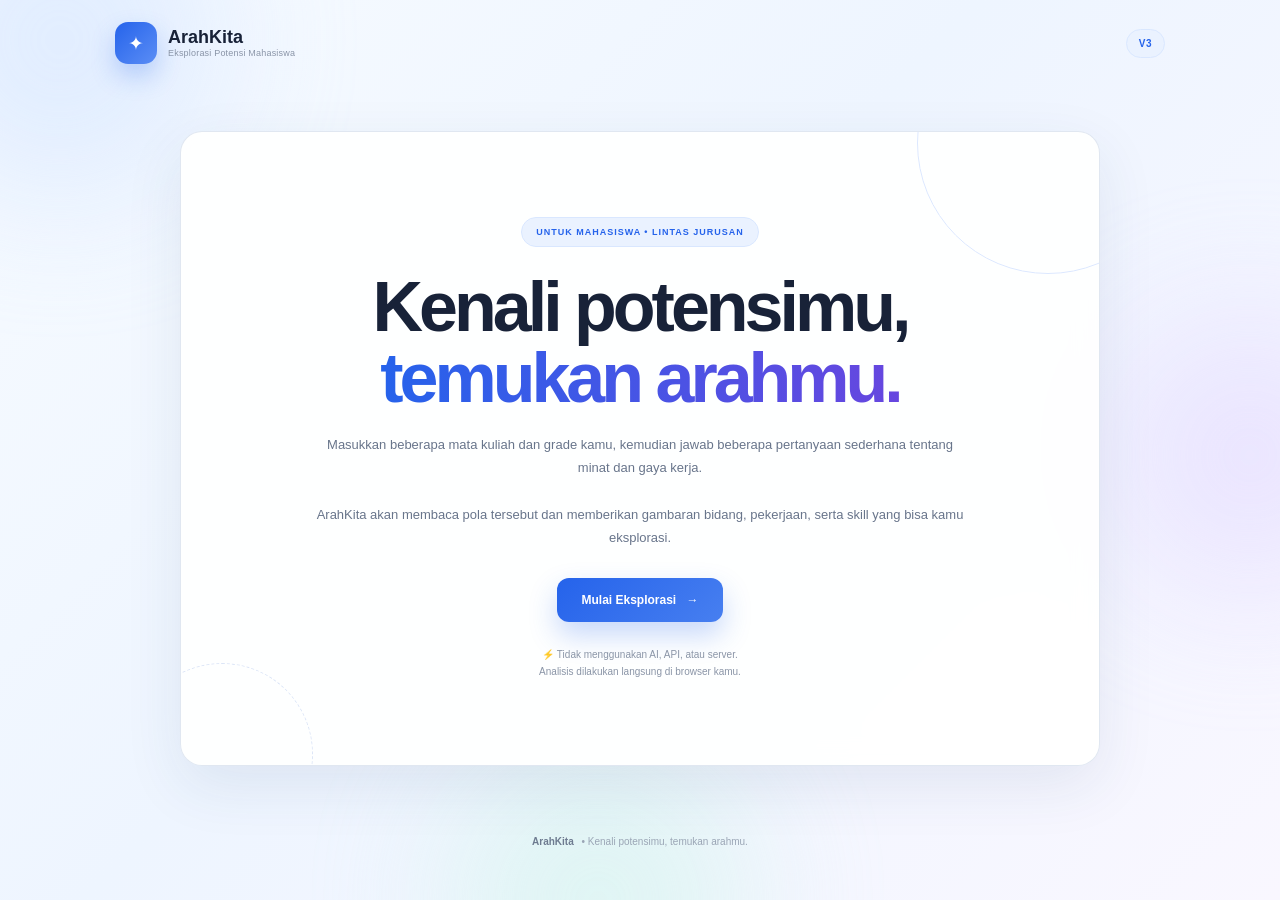
==== commit bc3dae5f: "Update index.html" ====
--- a/index.html
+++ b/index.html
@@ -71,7 +71,7 @@
 
 
         <div class="version">
-            V3 • NON-AI
+            V3 
         </div>
 
     </header>
--- a/style.css
+++ b/style.css
@@ -0,0 +1,2218 @@
+/* =========================================================
+   ARAHKITA V3 — STYLE
+   NON-AI VERSION
+========================================================= */
+
+
+/* =========================================================
+   RESET
+========================================================= */
+
+* {
+    margin: 0;
+    padding: 0;
+    box-sizing: border-box;
+}
+
+html {
+    scroll-behavior: smooth;
+}
+
+body {
+    min-height: 100vh;
+
+    font-family:
+        "Poppins",
+        "Segoe UI",
+        Arial,
+        sans-serif;
+
+    color: #182238;
+
+    background:
+        linear-gradient(
+            135deg,
+            #f7fbff 0%,
+            #eef5ff 45%,
+            #f9f7ff 100%
+        );
+
+    overflow-x: hidden;
+}
+
+
+/* =========================================================
+   VARIABLES
+========================================================= */
+
+:root {
+
+    --primary: #2563eb;
+    --primary-dark: #1746b0;
+
+    --primary-soft: #eaf2ff;
+
+    --text: #182238;
+    --muted: #68758b;
+
+    --white: #ffffff;
+
+    --border: #e4eaf3;
+
+    --success: #22a06b;
+
+    --shadow:
+        0 20px 60px rgba(35, 65, 110, 0.09);
+
+    --radius:
+        22px;
+}
+
+
+/* =========================================================
+   BACKGROUND
+========================================================= */
+
+.background {
+
+    position: fixed;
+
+    inset: 0;
+
+    overflow: hidden;
+
+    pointer-events: none;
+
+    z-index: -1;
+}
+
+
+.orb {
+
+    position: absolute;
+
+    border-radius: 50%;
+
+    filter: blur(70px);
+
+    opacity: .45;
+
+    animation:
+        floating 10s ease-in-out infinite;
+}
+
+
+.orb-1 {
+
+    width: 320px;
+    height: 320px;
+
+    background: #c8ddff;
+
+    top: -120px;
+    left: -100px;
+}
+
+
+.orb-2 {
+
+    width: 280px;
+    height: 280px;
+
+    background: #ded0ff;
+
+    top: 35%;
+    right: -110px;
+
+    animation-delay: 2s;
+}
+
+
+.orb-3 {
+
+    width: 300px;
+    height: 300px;
+
+    background: #c8f4e6;
+
+    bottom: -150px;
+    left: 35%;
+
+    animation-delay: 4s;
+}
+
+
+@keyframes floating {
+
+    0%,
+    100% {
+
+        transform:
+            translate3d(0, 0, 0)
+            scale(1);
+
+    }
+
+    50% {
+
+        transform:
+            translate3d(0, -25px, 0)
+            scale(1.06);
+
+    }
+}
+
+
+/* =========================================================
+   HEADER
+========================================================= */
+
+.header {
+
+    width: min(1050px, 92%);
+
+    margin: auto;
+
+    padding: 22px 0;
+
+    display: flex;
+
+    align-items: center;
+
+    justify-content: space-between;
+}
+
+
+.brand {
+
+    display: flex;
+
+    align-items: center;
+
+    gap: 11px;
+
+    text-decoration: none;
+
+    color: var(--text);
+}
+
+
+.brand-icon {
+
+    width: 42px;
+    height: 42px;
+
+    display: grid;
+
+    place-items: center;
+
+    border-radius: 13px;
+
+    color: white;
+
+    font-size: 19px;
+
+    background:
+        linear-gradient(
+            135deg,
+            #2563eb,
+            #5b8df5
+        );
+
+    box-shadow:
+        0 12px 25px rgba(37, 99, 235, .25);
+
+    animation:
+        iconFloat 4s ease-in-out infinite;
+}
+
+
+@keyframes iconFloat {
+
+    0%,
+    100% {
+        transform: translateY(0);
+    }
+
+    50% {
+        transform: translateY(-3px);
+    }
+}
+
+
+.brand-text {
+
+    display: flex;
+
+    flex-direction: column;
+
+    gap: 2px;
+}
+
+
+.brand-text strong {
+
+    font-size: 18px;
+
+    line-height: 1;
+}
+
+
+.brand-text span {
+
+    font-size: 9px;
+
+    color: #8994a7;
+
+    letter-spacing: .2px;
+}
+
+
+.version {
+
+    padding: 8px 12px;
+
+    border-radius: 50px;
+
+    color: var(--primary);
+
+    background: var(--primary-soft);
+
+    border: 1px solid #d9e7ff;
+
+    font-size: 10px;
+
+    font-weight: 800;
+
+    letter-spacing: .5px;
+}
+
+
+/* =========================================================
+   MAIN
+========================================================= */
+
+main {
+
+    width: min(920px, 92%);
+
+    margin: 45px auto 70px;
+}
+
+
+/* =========================================================
+   PAGE SYSTEM
+========================================================= */
+
+.page {
+
+    display: none;
+
+    animation:
+        pageIn .45s ease;
+}
+
+
+.page.active {
+
+    display: block;
+}
+
+
+@keyframes pageIn {
+
+    from {
+
+        opacity: 0;
+
+        transform:
+            translateY(18px);
+
+    }
+
+    to {
+
+        opacity: 1;
+
+        transform:
+            translateY(0);
+
+    }
+}
+
+
+/* =========================================================
+   CARD
+========================================================= */
+
+.card {
+
+    background:
+        rgba(255, 255, 255, .92);
+
+    border:
+        1px solid rgba(221, 229, 240, .9);
+
+    border-radius:
+        var(--radius);
+
+    box-shadow:
+        var(--shadow);
+
+    backdrop-filter:
+        blur(12px);
+
+    -webkit-backdrop-filter:
+        blur(12px);
+}
+
+
+/* =========================================================
+   HERO
+========================================================= */
+
+.hero {
+
+    min-height: 620px;
+
+    padding:
+        85px 55px;
+
+    display: flex;
+
+    flex-direction: column;
+
+    align-items: center;
+
+    justify-content: center;
+
+    text-align: center;
+
+    position: relative;
+
+    overflow: hidden;
+}
+
+
+.hero::before {
+
+    content: "";
+
+    position: absolute;
+
+    width: 260px;
+    height: 260px;
+
+    border-radius: 50%;
+
+    border: 1px solid #dce8ff;
+
+    top: -120px;
+    right: -80px;
+
+    animation:
+        rotateCircle 18s linear infinite;
+}
+
+
+.hero::after {
+
+    content: "";
+
+    position: absolute;
+
+    width: 180px;
+    height: 180px;
+
+    border-radius: 50%;
+
+    border: 1px dashed #dbe5f7;
+
+    bottom: -80px;
+    left: -50px;
+
+    animation:
+        rotateCircle 15s linear infinite reverse;
+}
+
+
+@keyframes rotateCircle {
+
+    from {
+        transform: rotate(0deg);
+    }
+
+    to {
+        transform: rotate(360deg);
+    }
+}
+
+
+.eyebrow {
+
+    display: inline-flex;
+
+    align-items: center;
+
+    padding: 9px 14px;
+
+    border-radius: 50px;
+
+    color: var(--primary);
+
+    background: var(--primary-soft);
+
+    border: 1px solid #d9e7ff;
+
+    font-size: 9px;
+
+    font-weight: 800;
+
+    letter-spacing: 1px;
+}
+
+
+.hero h1 {
+
+    position: relative;
+
+    z-index: 1;
+
+    margin:
+        25px 0 18px;
+
+    font-size:
+        clamp(42px, 7vw, 70px);
+
+    line-height:
+        1.02;
+
+    letter-spacing:
+        -4px;
+}
+
+
+.hero h1 span {
+
+    color: var(--primary);
+
+    display: block;
+
+    background:
+        linear-gradient(
+            90deg,
+            #2563eb,
+            #6846df
+        );
+
+    -webkit-background-clip:
+        text;
+
+    background-clip:
+        text;
+
+    color: transparent;
+}
+
+
+.hero p {
+
+    position: relative;
+
+    z-index: 1;
+
+    max-width: 650px;
+
+    color: var(--muted);
+
+    line-height: 1.8;
+
+    font-size: 13px;
+}
+
+
+.info-note {
+
+    position: relative;
+
+    z-index: 1;
+
+    margin-top: 24px;
+
+    color: #8a95a7;
+
+    font-size: 10px;
+
+    line-height: 1.7;
+}
+
+
+/* =========================================================
+   BUTTON
+========================================================= */
+
+.btn {
+
+    border: none;
+
+    font-family: inherit;
+
+    font-size: 12px;
+
+    font-weight: 750;
+
+    border-radius: 12px;
+
+    padding: 13px 18px;
+
+    cursor: pointer;
+
+    transition:
+        transform .25s ease,
+        box-shadow .25s ease,
+        background .25s ease,
+        border-color .25s ease;
+
+    -webkit-tap-highlight-color:
+        transparent;
+}
+
+
+.btn span {
+
+    margin-left: 7px;
+}
+
+
+.btn.primary {
+
+    color: white;
+
+    background:
+        linear-gradient(
+            135deg,
+            #2563eb,
+            #477ff0
+        );
+
+    box-shadow:
+        0 13px 28px rgba(37, 99, 235, .25);
+}
+
+
+.hero .btn.primary {
+
+    margin-top: 28px;
+
+    padding:
+        15px 24px;
+}
+
+
+.btn.primary:hover {
+
+    transform:
+        translateY(-3px);
+
+    box-shadow:
+        0 18px 35px rgba(37, 99, 235, .32);
+}
+
+
+.btn.primary:active {
+
+    transform:
+        translateY(-1px);
+}
+
+
+.btn.ghost {
+
+    color: #647188;
+
+    background: white;
+
+    border:
+        1px solid var(--border);
+}
+
+
+.btn.ghost:hover {
+
+    color: var(--primary);
+
+    border-color:
+        #bcd2fa;
+
+    background:
+        #f9fbff;
+}
+
+
+.btn.add {
+
+    color: var(--primary);
+
+    background:
+        var(--primary-soft);
+
+    border:
+        1px solid #d7e5ff;
+
+    white-space:
+        nowrap;
+}
+
+
+.btn.add:hover {
+
+    background:
+        #dfeaff;
+
+    transform:
+        translateY(-2px);
+}
+
+
+/* =========================================================
+   SECTION HEADING
+========================================================= */
+
+.section-heading {
+
+    margin-bottom: 22px;
+
+    display: flex;
+
+    justify-content: space-between;
+
+    align-items: flex-end;
+}
+
+
+.step {
+
+    color: var(--primary);
+
+    font-size: 10px;
+
+    font-weight: 850;
+
+    letter-spacing: 1px;
+}
+
+
+.section-heading h2,
+.result-heading h2 {
+
+    margin-top: 7px;
+
+    font-size: 34px;
+
+    line-height: 1.15;
+
+    letter-spacing: -.8px;
+}
+
+
+.section-heading p,
+.result-heading p {
+
+    margin-top: 8px;
+
+    color: var(--muted);
+
+    font-size: 12px;
+}
+
+
+.question-heading {
+
+    align-items: center;
+}
+
+
+.counter {
+
+    color: var(--primary);
+
+    background: var(--primary-soft);
+
+    border-radius: 50px;
+
+    padding: 8px 12px;
+
+    font-size: 11px;
+
+    font-weight: 800;
+}
+
+
+/* =========================================================
+   COURSE FORM
+========================================================= */
+
+#courses > .card {
+
+    padding: 28px;
+}
+
+
+.course-form {
+
+    display: grid;
+
+    grid-template-columns:
+        minmax(0, 1fr)
+        150px
+        auto;
+
+    gap: 10px;
+
+    align-items: end;
+}
+
+
+.field {
+
+    display: flex;
+
+    flex-direction: column;
+
+    gap: 7px;
+}
+
+
+.field label {
+
+    color: #647188;
+
+    font-size: 10px;
+
+    font-weight: 750;
+}
+
+
+.field input,
+.field select {
+
+    width: 100%;
+
+    height: 45px;
+
+    padding:
+        0 13px;
+
+    border:
+        1px solid var(--border);
+
+    border-radius:
+        11px;
+
+    outline:
+        none;
+
+    background:
+        white;
+
+    color:
+        var(--text);
+
+    font-family:
+        inherit;
+
+    font-size:
+        12px;
+
+    transition:
+        border .2s,
+        box-shadow .2s;
+}
+
+
+.field input:focus,
+.field select:focus {
+
+    border-color:
+        #8bb2f8;
+
+    box-shadow:
+        0 0 0 4px #2563eb12;
+}
+
+
+.hint {
+
+    margin:
+        17px 0;
+
+    padding:
+        12px 14px;
+
+    border-radius:
+        11px;
+
+    color:
+        #778398;
+
+    background:
+        #f7faff;
+
+    border:
+        1px solid #edf2f9;
+
+    font-size:
+        10px;
+
+    line-height:
+        1.6;
+}
+
+
+/* =========================================================
+   COURSE LIST
+========================================================= */
+
+.course-list {
+
+    min-height:
+        80px;
+
+}
+
+
+.empty {
+
+    padding:
+        28px;
+
+    text-align:
+        center;
+
+    color:
+        #a2adbd;
+
+    font-size:
+        11px;
+}
+
+
+.course-item {
+
+    display:
+        flex;
+
+    align-items:
+        center;
+
+    justify-content:
+        space-between;
+
+    gap:
+        15px;
+
+    padding:
+        13px 14px;
+
+    margin-bottom:
+        8px;
+
+    border:
+        1px solid #edf1f6;
+
+    border-radius:
+        12px;
+
+    background:
+        #fbfcff;
+
+    font-size:
+        12px;
+
+    animation:
+        itemIn .3s ease;
+}
+
+
+@keyframes itemIn {
+
+    from {
+
+        opacity: 0;
+
+        transform:
+            translateX(-8px);
+
+    }
+
+    to {
+
+        opacity: 1;
+
+        transform:
+            translateX(0);
+
+    }
+}
+
+
+.course-item .grade {
+
+    color:
+        var(--primary);
+
+    font-weight:
+        850;
+
+    margin-left:
+        4px;
+}
+
+
+.remove {
+
+    border:
+        none;
+
+    background:
+        transparent;
+
+    color:
+        #d86666;
+
+    cursor:
+        pointer;
+
+    font-family:
+        inherit;
+
+    font-size:
+        10px;
+
+    font-weight:
+        700;
+
+}
+
+
+.remove:hover {
+
+    color:
+        #b92e2e;
+
+}
+
+
+/* =========================================================
+   ACTIONS
+========================================================= */
+
+.actions {
+
+    display:
+        flex;
+
+    align-items:
+        center;
+
+    justify-content:
+        space-between;
+
+    gap:
+        10px;
+
+    margin-top:
+        22px;
+}
+
+
+/* =========================================================
+   PROGRESS
+========================================================= */
+
+.progress {
+
+    width:
+        100%;
+
+    height:
+        7px;
+
+    overflow:
+        hidden;
+
+    border-radius:
+        50px;
+
+    background:
+        #edf1f7;
+}
+
+
+.progress div {
+
+    width:
+        0%;
+
+    height:
+        100%;
+
+    border-radius:
+        inherit;
+
+    background:
+        linear-gradient(
+            90deg,
+            #2563eb,
+            #6c54e8
+        );
+
+    transition:
+        width .35s ease;
+}
+
+
+/* =========================================================
+   QUESTION
+========================================================= */
+
+.question-container {
+
+    min-height:
+        290px;
+
+    padding:
+        50px 20px 35px;
+
+    display:
+        flex;
+
+    align-items:
+        center;
+
+    justify-content:
+        center;
+
+    text-align:
+        center;
+}
+
+
+.question-category {
+
+    display:
+        inline-block;
+
+    color:
+        var(--primary);
+
+    font-size:
+        10px;
+
+    font-weight:
+        850;
+
+    letter-spacing:
+        .8px;
+
+    text-transform:
+        uppercase;
+}
+
+
+.question-text {
+
+    max-width:
+        650px;
+
+    margin:
+        13px auto 30px;
+
+    font-size:
+        clamp(24px, 4vw, 31px);
+
+    line-height:
+        1.3;
+
+    letter-spacing:
+        -.7px;
+}
+
+
+.answers {
+
+    display:
+        grid;
+
+    grid-template-columns:
+        repeat(5, 1fr);
+
+    gap:
+        8px;
+
+    max-width:
+        650px;
+
+    margin:
+        auto;
+}
+
+
+.answers input {
+
+    position:
+        absolute;
+
+    opacity:
+        0;
+
+    pointer-events:
+        none;
+}
+
+
+.answers label {
+
+    min-height:
+        62px;
+
+    padding:
+        10px 5px;
+
+    display:
+        flex;
+
+    flex-direction:
+        column;
+
+    align-items:
+        center;
+
+    justify-content:
+        center;
+
+    gap:
+        2px;
+
+    border:
+        1px solid var(--border);
+
+    border-radius:
+        12px;
+
+    background:
+        white;
+
+    color:
+        #6d788b;
+
+    cursor:
+        pointer;
+
+    font-size:
+        12px;
+
+    font-weight:
+        800;
+
+    transition:
+        .2s ease;
+}
+
+
+.answers label small {
+
+    font-size:
+        7px;
+
+    line-height:
+        1.2;
+
+    font-weight:
+        500;
+}
+
+
+.answers label:hover {
+
+    transform:
+        translateY(-2px);
+
+    border-color:
+        #aac6f7;
+
+    box-shadow:
+        0 8px 20px #2563eb0d;
+}
+
+
+.answers input:checked + label {
+
+    color:
+        var(--primary);
+
+    background:
+        var(--primary-soft);
+
+    border-color:
+        #8fb5f5;
+
+    box-shadow:
+        0 8px 20px #2563eb15;
+}
+
+
+/* =========================================================
+   ANALYSIS
+========================================================= */
+
+.analysis {
+
+    max-width:
+        620px;
+
+    margin:
+        70px auto;
+
+    padding:
+        70px 35px;
+
+    text-align:
+        center;
+}
+
+
+.analysis-icon {
+
+    width:
+        68px;
+
+    height:
+        68px;
+
+    margin:
+        0 auto 20px;
+
+    display:
+        grid;
+
+    place-items:
+        center;
+
+    border-radius:
+        20px;
+
+    color:
+        white;
+
+    background:
+        linear-gradient(
+            135deg,
+            #2563eb,
+            #6846df
+        );
+
+    font-size:
+        30px;
+
+    box-shadow:
+        0 15px 35px #2563eb25;
+
+    animation:
+        pulse 1.5s ease-in-out infinite;
+}
+
+
+@keyframes pulse {
+
+    0%,
+    100% {
+
+        transform:
+            scale(1);
+
+        box-shadow:
+            0 15px 35px #2563eb25;
+
+    }
+
+    50% {
+
+        transform:
+            scale(1.08);
+
+        box-shadow:
+            0 20px 45px #2563eb35;
+
+    }
+}
+
+
+.analysis h2 {
+
+    margin:
+        9px 0;
+
+    font-size:
+        25px;
+}
+
+
+.analysis p {
+
+    color:
+        var(--muted);
+
+    font-size:
+        12px;
+
+    line-height:
+        1.7;
+
+    margin-bottom:
+        28px;
+}
+
+
+.analysis-progress {
+
+    height:
+        8px;
+
+    overflow:
+        hidden;
+
+    border-radius:
+        50px;
+
+    background:
+        #edf1f7;
+}
+
+
+.analysis-progress div {
+
+    width:
+        0%;
+
+    height:
+        100%;
+
+    border-radius:
+        inherit;
+
+    background:
+        linear-gradient(
+            90deg,
+            #2563eb,
+            #6846df
+        );
+
+    transition:
+        width .15s linear;
+}
+
+
+.percent {
+
+    display:
+        block;
+
+    margin-top:
+        10px;
+
+    color:
+        var(--primary);
+
+    font-size:
+        11px;
+
+    font-weight:
+        800;
+}
+
+
+/* =========================================================
+   RESULT HEADING
+========================================================= */
+
+.result-heading {
+
+    margin-bottom:
+        22px;
+}
+
+
+.result-heading h2 {
+
+    font-size:
+        38px;
+}
+
+
+/* =========================================================
+   RESULT GRID
+========================================================= */
+
+.result-grid {
+
+    display:
+        grid;
+
+    grid-template-columns:
+        1fr 1fr;
+
+    gap:
+        15px;
+}
+
+
+.result-grid .card,
+.skill-card,
+.insight-card {
+
+    padding:
+        27px;
+}
+
+
+.result-icon {
+
+    width:
+        42px;
+
+    height:
+        42px;
+
+    display:
+        grid;
+
+    place-items:
+        center;
+
+    border-radius:
+        13px;
+
+    background:
+        var(--primary-soft);
+
+    margin-bottom:
+        15px;
+
+    font-size:
+        18px;
+}
+
+
+.small-title {
+
+    display:
+        block;
+
+    color:
+        #8b96a8;
+
+    font-size:
+        9px;
+
+    font-weight:
+        850;
+
+    letter-spacing:
+        1px;
+}
+
+
+#profileName {
+
+    margin:
+        8px 0;
+
+    color:
+        var(--primary);
+
+    font-size:
+        25px;
+
+    line-height:
+        1.2;
+}
+
+
+#profileDescription {
+
+    color:
+        var(--muted);
+
+    font-size:
+        12px;
+
+    line-height:
+        1.75;
+}
+
+
+/* =========================================================
+   DIMENSIONS
+========================================================= */
+
+.dimensions {
+
+    margin-top:
+        22px;
+}
+
+
+.dimension {
+
+    margin-bottom:
+        14px;
+}
+
+
+.dimension-top {
+
+    display:
+        flex;
+
+    align-items:
+        center;
+
+    justify-content:
+        space-between;
+
+    margin-bottom:
+        6px;
+
+    color:
+        #69768b;
+
+    font-size:
+        9px;
+
+    font-weight:
+        750;
+}
+
+
+.dimension-bar {
+
+    height:
+        6px;
+
+    overflow:
+        hidden;
+
+    border-radius:
+        50px;
+
+    background:
+        #edf1f6;
+}
+
+
+.dimension-bar div {
+
+    height:
+        100%;
+
+    border-radius:
+        inherit;
+
+    background:
+        linear-gradient(
+            90deg,
+            #2563eb,
+            #6b55e7
+        );
+
+    transition:
+        width .7s ease;
+}
+
+
+/* =========================================================
+   CAREER
+========================================================= */
+
+.career-list {
+
+    display:
+        flex;
+
+    flex-direction:
+        column;
+
+    gap:
+        8px;
+}
+
+
+.career {
+
+    padding:
+        14px;
+
+    border:
+        1px solid #edf1f6;
+
+    border-radius:
+        12px;
+
+    background:
+        #fbfcff;
+
+    transition:
+        .2s ease;
+}
+
+
+.career:hover {
+
+    transform:
+        translateX(4px);
+
+    border-color:
+        #c9daf7;
+}
+
+
+.career strong {
+
+    display:
+        block;
+
+    color:
+        #26334b;
+
+    font-size:
+        12px;
+}
+
+
+.career p {
+
+    margin-top:
+        4px;
+
+    color:
+        #8994a6;
+
+    font-size:
+        9px;
+
+    line-height:
+        1.5;
+}
+
+
+/* =========================================================
+   SKILLS
+========================================================= */
+
+.skill-card {
+
+    margin-top:
+        15px;
+}
+
+
+.skills {
+
+    display:
+        flex;
+
+    flex-wrap:
+        wrap;
+
+    gap:
+        8px;
+
+    margin-top:
+        17px;
+}
+
+
+.skill {
+
+    padding:
+        8px 12px;
+
+    border-radius:
+        50px;
+
+    background:
+        #eff9f5;
+
+    border:
+        1px solid #d9f0e7;
+
+    color:
+        #287c67;
+
+    font-size:
+        10px;
+
+    font-weight:
+        700;
+}
+
+
+/* =========================================================
+   COURSE SUMMARY
+========================================================= */
+
+.course-summary {
+
+    display:
+        grid;
+
+    grid-template-columns:
+        repeat(2, 1fr);
+
+    gap:
+        8px;
+
+    margin-top:
+        16px;
+}
+
+
+.summary-item {
+
+    padding:
+        12px;
+
+    border:
+        1px solid #edf1f6;
+
+    border-radius:
+        11px;
+
+    background:
+        #fbfcff;
+
+    display:
+        flex;
+
+    justify-content:
+        space-between;
+
+    align-items:
+        center;
+
+    gap:
+        10px;
+
+    font-size:
+        10px;
+}
+
+
+.summary-item span:last-child {
+
+    flex:
+        0 0 auto;
+
+    color:
+        var(--primary);
+
+    font-weight:
+        850;
+}
+
+
+/* =========================================================
+   INSIGHT
+========================================================= */
+
+.insight-card {
+
+    margin-top:
+        15px;
+}
+
+
+.insight-card p {
+
+    margin-top:
+        10px;
+
+    color:
+        var(--muted);
+
+    font-size:
+        12px;
+
+    line-height:
+        1.85;
+}
+
+
+/* =========================================================
+   RESTART
+========================================================= */
+
+.restart {
+
+    display:
+        flex;
+
+    justify-content:
+        center;
+
+    margin-top:
+        20px;
+}
+
+
+/* =========================================================
+   FOOTER
+========================================================= */
+
+footer {
+
+    width:
+        min(920px, 92%);
+
+    margin:
+        0 auto 30px;
+
+    text-align:
+        center;
+
+    color:
+        #9aa5b5;
+
+    font-size:
+        10px;
+}
+
+
+footer strong {
+
+    color:
+        #6e7b90;
+}
+
+
+footer span {
+
+    margin-left:
+        5px;
+}
+
+
+/* =========================================================
+   SELECTION
+========================================================= */
+
+::selection {
+
+    color:
+        white;
+
+    background:
+        var(--primary);
+}
+
+
+/* =========================================================
+   SCROLLBAR
+========================================================= */
+
+::-webkit-scrollbar {
+
+    width:
+        7px;
+}
+
+
+::-webkit-scrollbar-track {
+
+    background:
+        #f3f6fa;
+}
+
+
+::-webkit-scrollbar-thumb {
+
+    border-radius:
+        50px;
+
+    background:
+        #c6d1e1;
+}
+
+
+::-webkit-scrollbar-thumb:hover {
+
+    background:
+        #9eafc7;
+}
+
+
+/* =========================================================
+   MOBILE
+========================================================= */
+
+@media (max-width: 700px) {
+
+    .header {
+
+        padding:
+            17px 0;
+
+    }
+
+
+    main {
+
+        width:
+            94%;
+
+        margin:
+            25px auto 50px;
+
+    }
+
+
+    .hero {
+
+        min-height:
+            560px;
+
+        padding:
+            55px 20px;
+
+    }
+
+
+    .hero h1 {
+
+        font-size:
+            clamp(39px, 12vw, 56px);
+
+        letter-spacing:
+            -2.5px;
+
+    }
+
+
+    .hero p {
+
+        font-size:
+            12px;
+
+    }
+
+
+    .section-heading {
+
+        align-items:
+            flex-start;
+
+        gap:
+            15px;
+
+    }
+
+
+    .section-heading h2,
+    .result-heading h2 {
+
+        font-size:
+            28px;
+
+    }
+
+
+    .course-form {
+
+        grid-template-columns:
+            1fr 110px;
+
+    }
+
+
+    .course-form .btn.add {
+
+        grid-column:
+            1 / -1;
+
+    }
+
+
+    .result-grid {
+
+        grid-template-columns:
+            1fr;
+
+    }
+
+
+    .course-summary {
+
+        grid-template-columns:
+            1fr;
+
+    }
+
+}
+
+
+/* =========================================================
+   SMALL MOBILE
+========================================================= */
+
+@media (max-width: 480px) {
+
+    .brand-text span {
+
+        display:
+            none;
+
+    }
+
+
+    .version {
+
+        font-size:
+            8px;
+
+        padding:
+            7px 9px;
+
+    }
+
+
+    .hero {
+
+        border-radius:
+            18px;
+
+    }
+
+
+    .hero h1 {
+
+        margin-top:
+            20px;
+
+        font-size:
+            38px;
+
+    }
+
+
+    .hero p {
+
+        font-size:
+            11px;
+
+        line-height:
+            1.7;
+
+    }
+
+
+    #courses > .card,
+    .result-grid .card,
+    .skill-card,
+    .insight-card {
+
+        padding:
+            20px;
+
+    }
+
+
+    .course-form {
+
+        grid-template-columns:
+            1fr;
+
+    }
+
+
+    .course-form .btn.add {
+
+        grid-column:
+            auto;
+
+    }
+
+
+    .question-container {
+
+        min-height:
+            330px;
+
+        padding:
+            35px 5px;
+
+    }
+
+
+    .question-text {
+
+        font-size:
+            22px;
+
+    }
+
+
+    .answers {
+
+        gap:
+            5px;
+
+    }
+
+
+    .answers label {
+
+        min-height:
+            58px;
+
+        font-size:
+            11px;
+
+    }
+
+
+    .answers label small {
+
+        font-size:
+            6px;
+
+    }
+
+
+    .actions {
+
+        flex-direction:
+            column-reverse;
+
+    }
+
+
+    .actions .btn {
+
+        width:
+            100%;
+
+    }
+
+
+    .analysis {
+
+        margin:
+            40px auto;
+
+        padding:
+            55px 20px;
+
+    }
+
+}
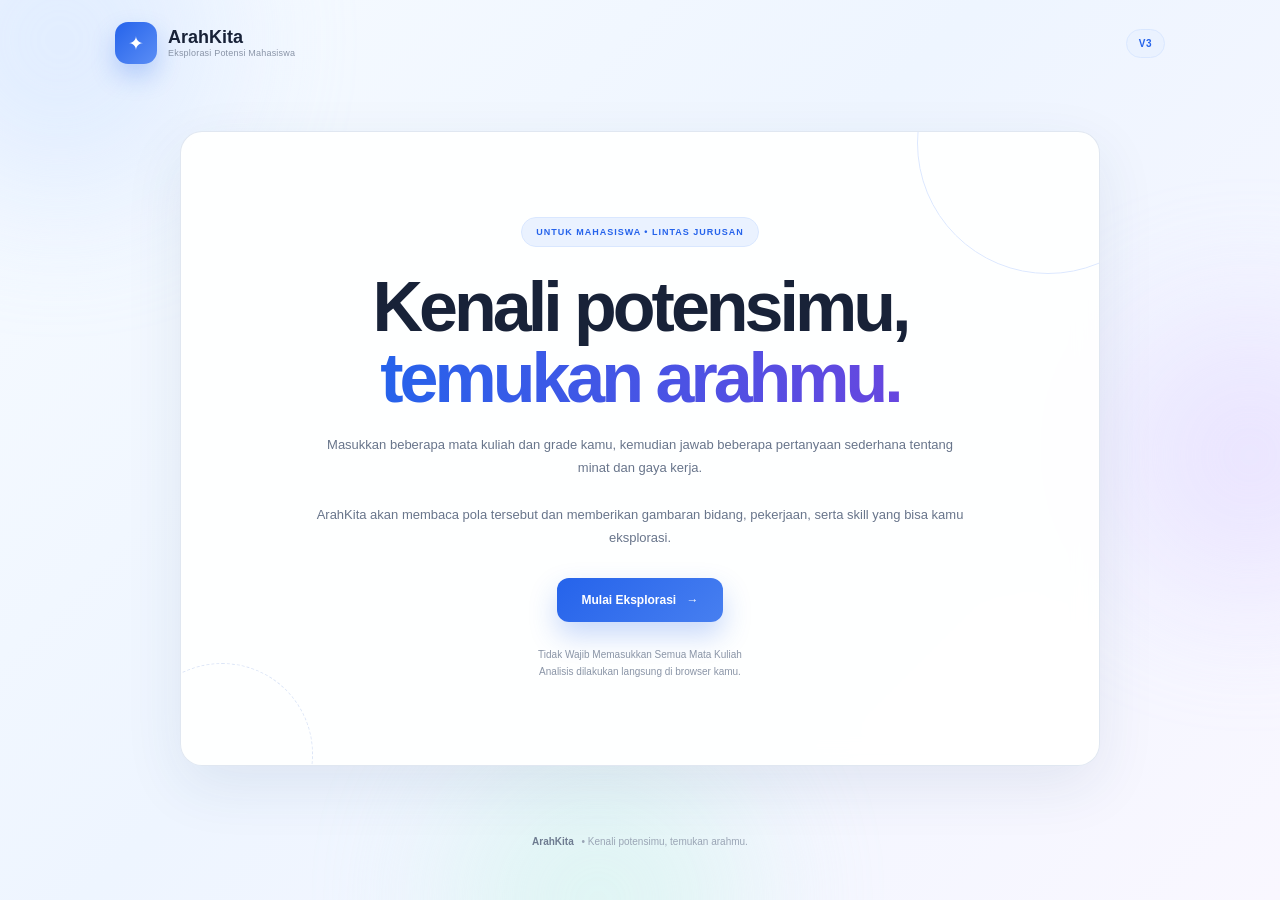
==== commit 51658518: "Update index.html" ====
--- a/index.html
+++ b/index.html
@@ -150,9 +150,7 @@
 
                 <div class="info-note">
 
-                    ⚡ Tidak menggunakan AI,
-                    API, atau server.
-
+                    Tidak Wajib Memasukkan Semua Mata Kuliah
                     <br>
 
                     Analisis dilakukan langsung
